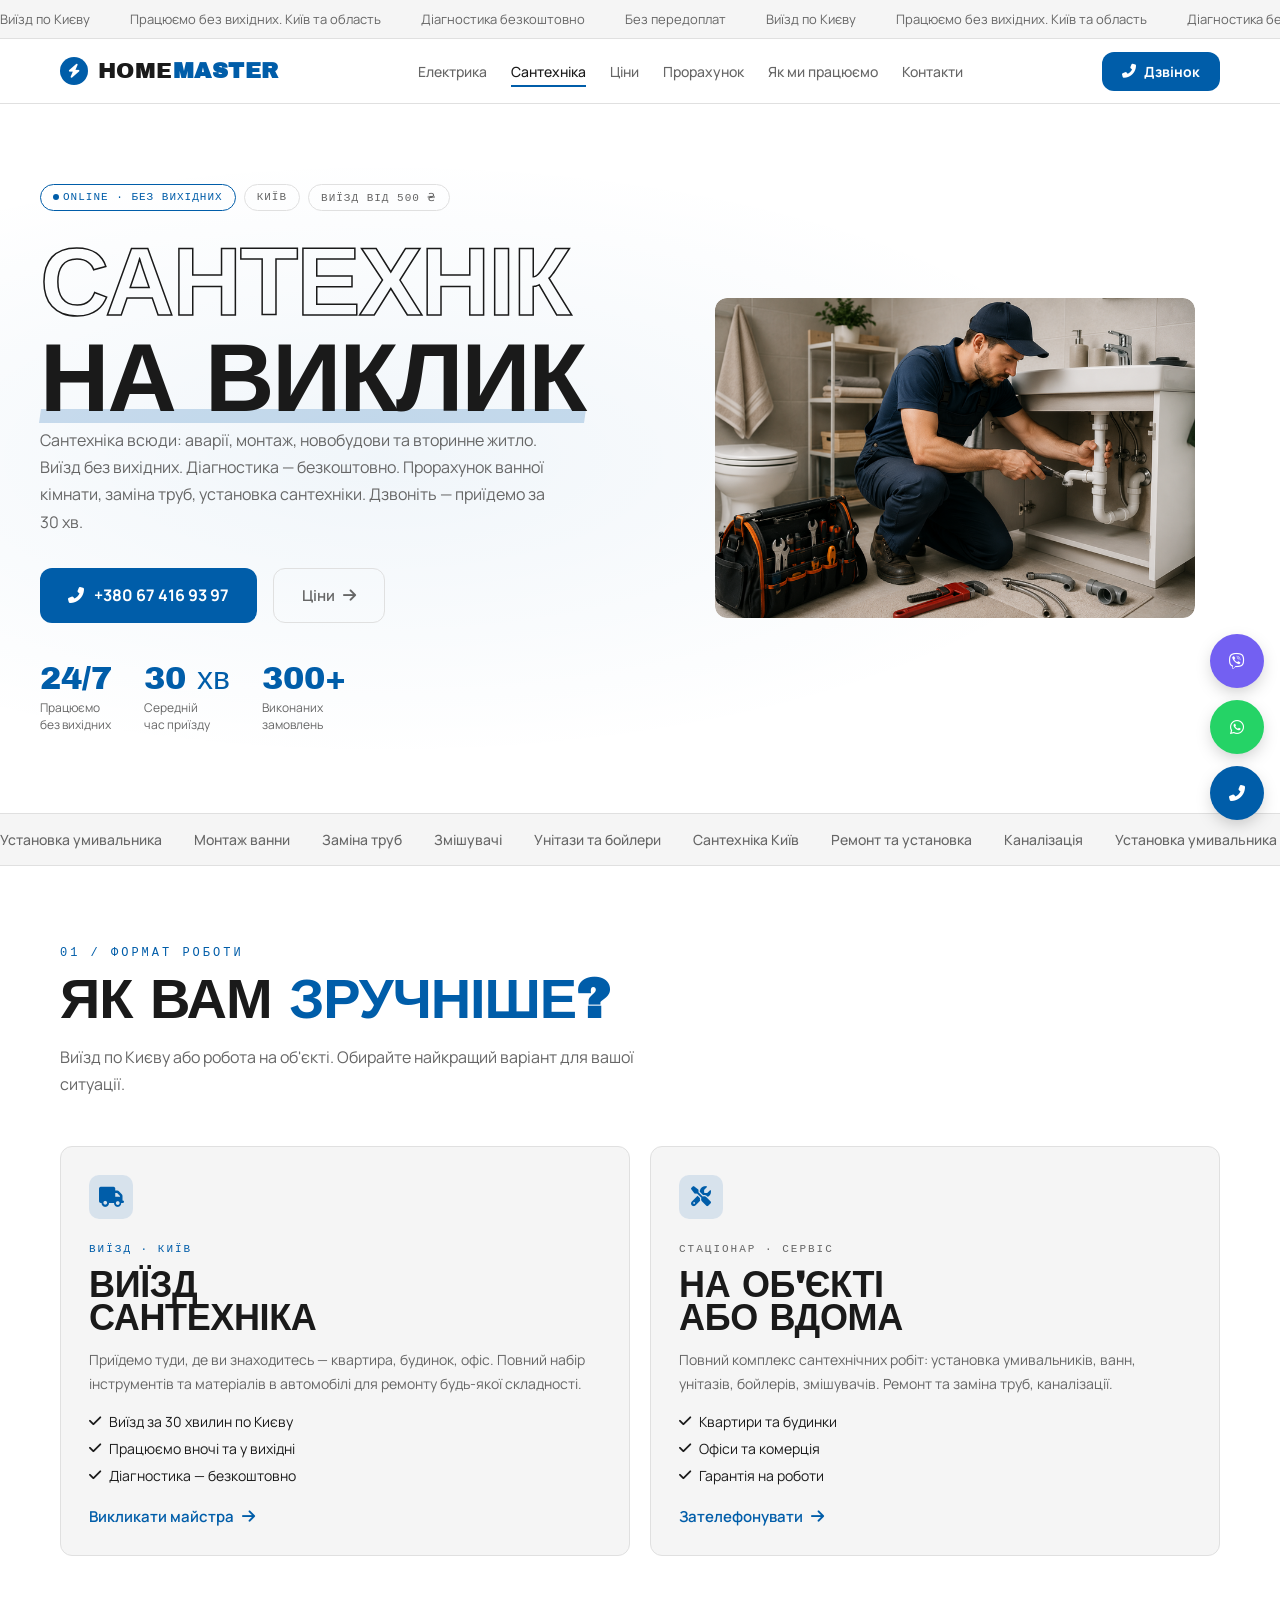
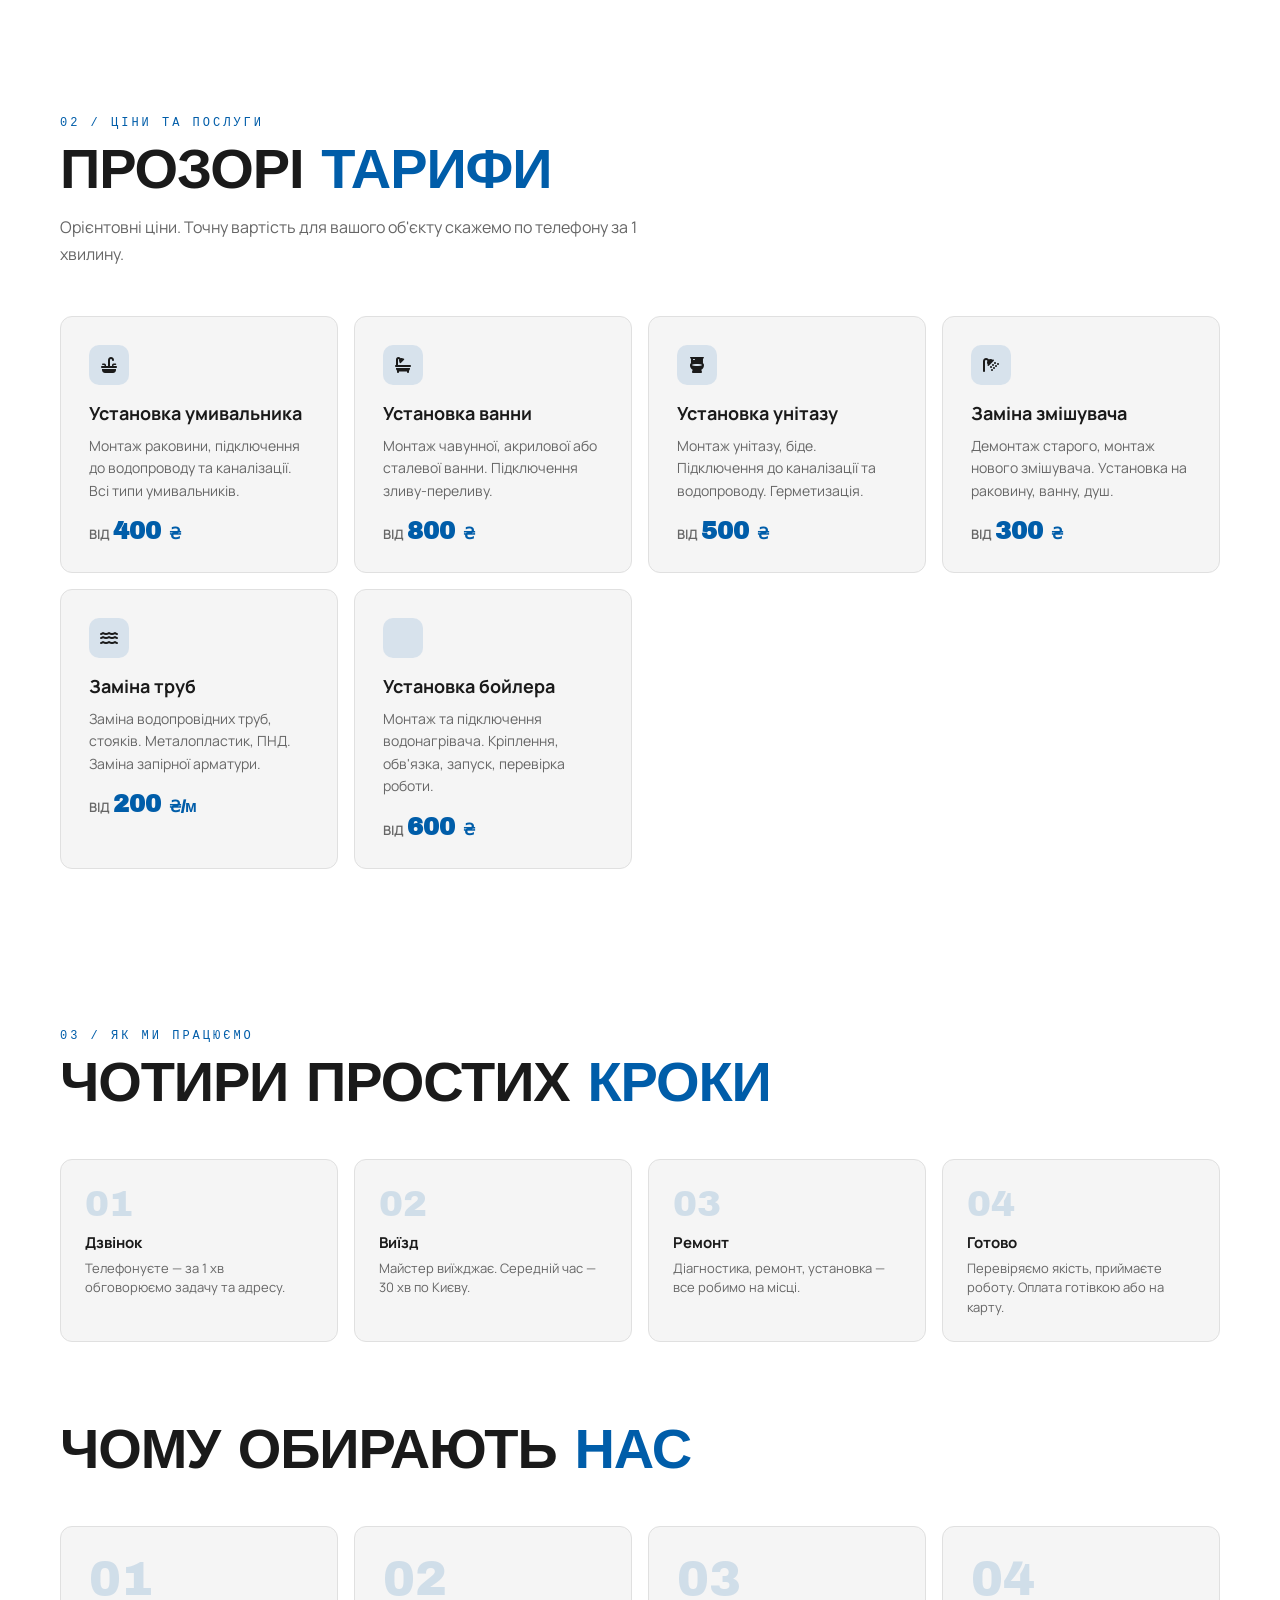
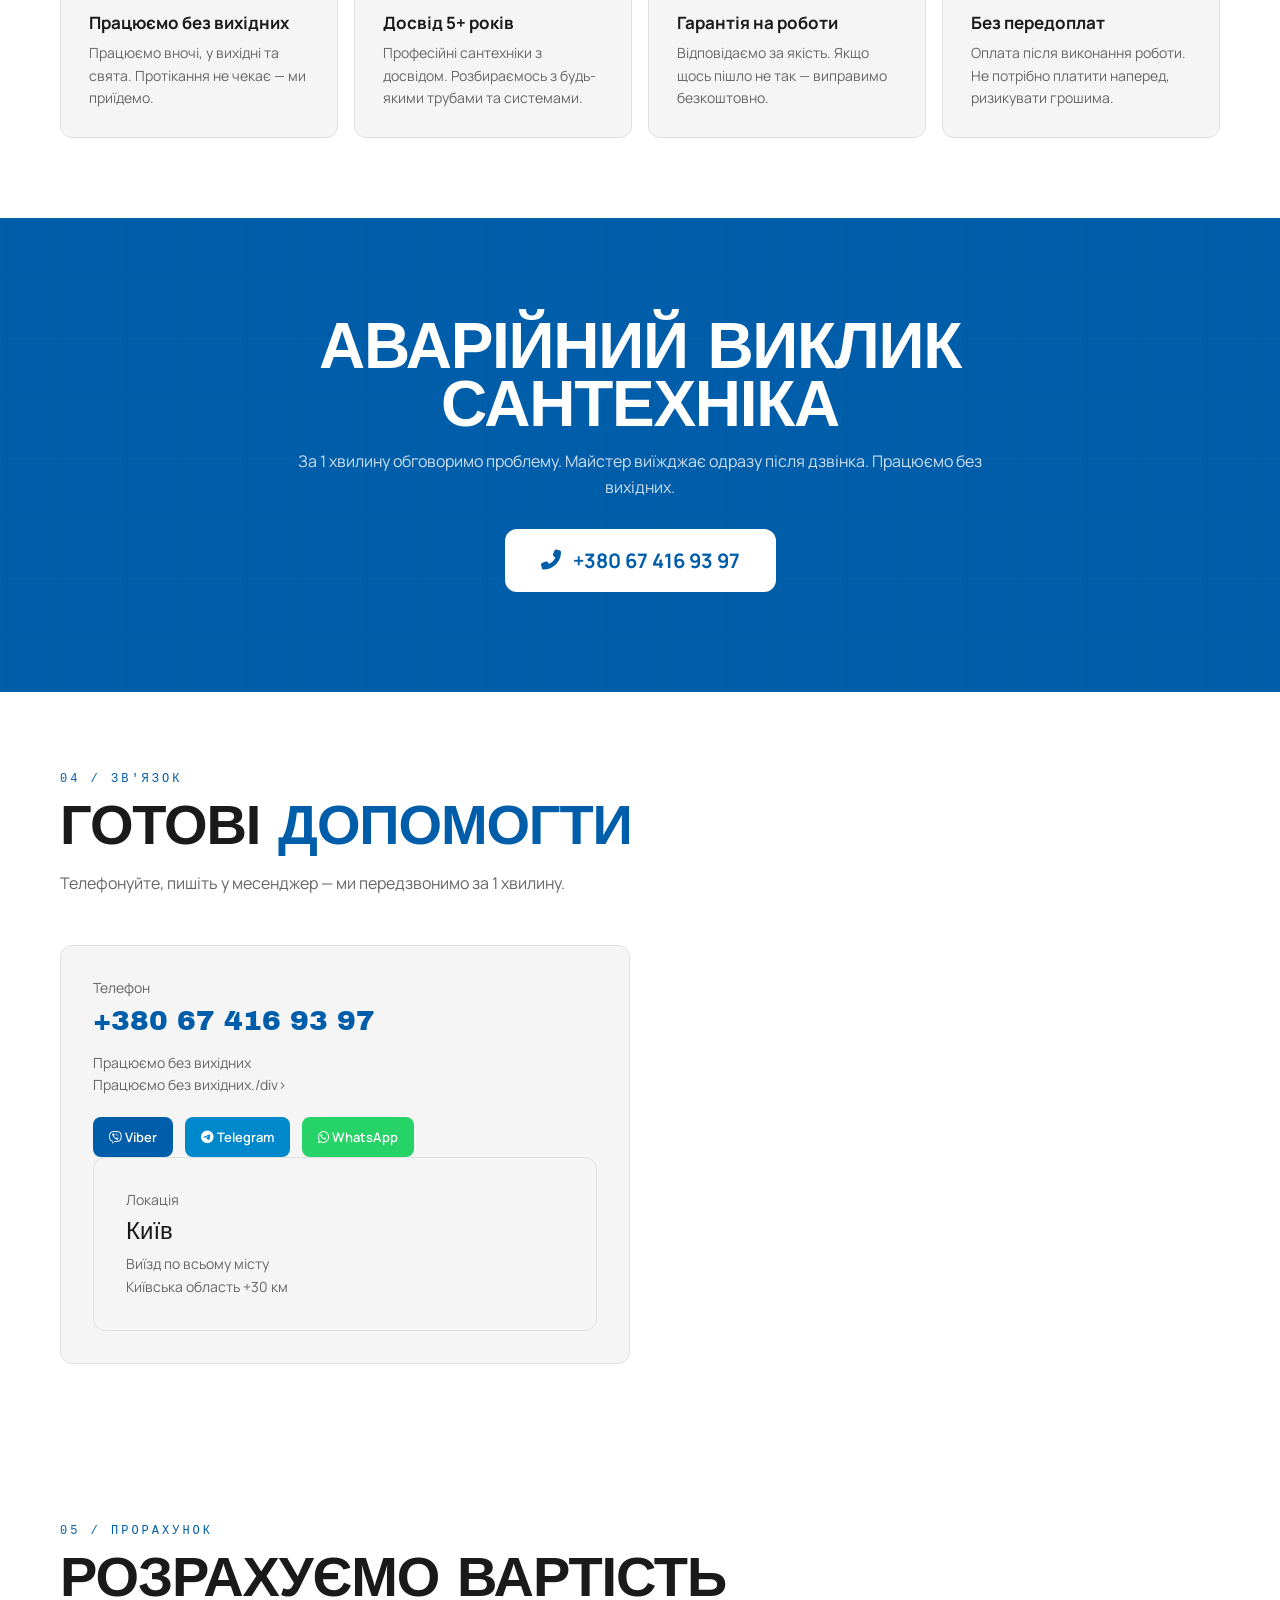
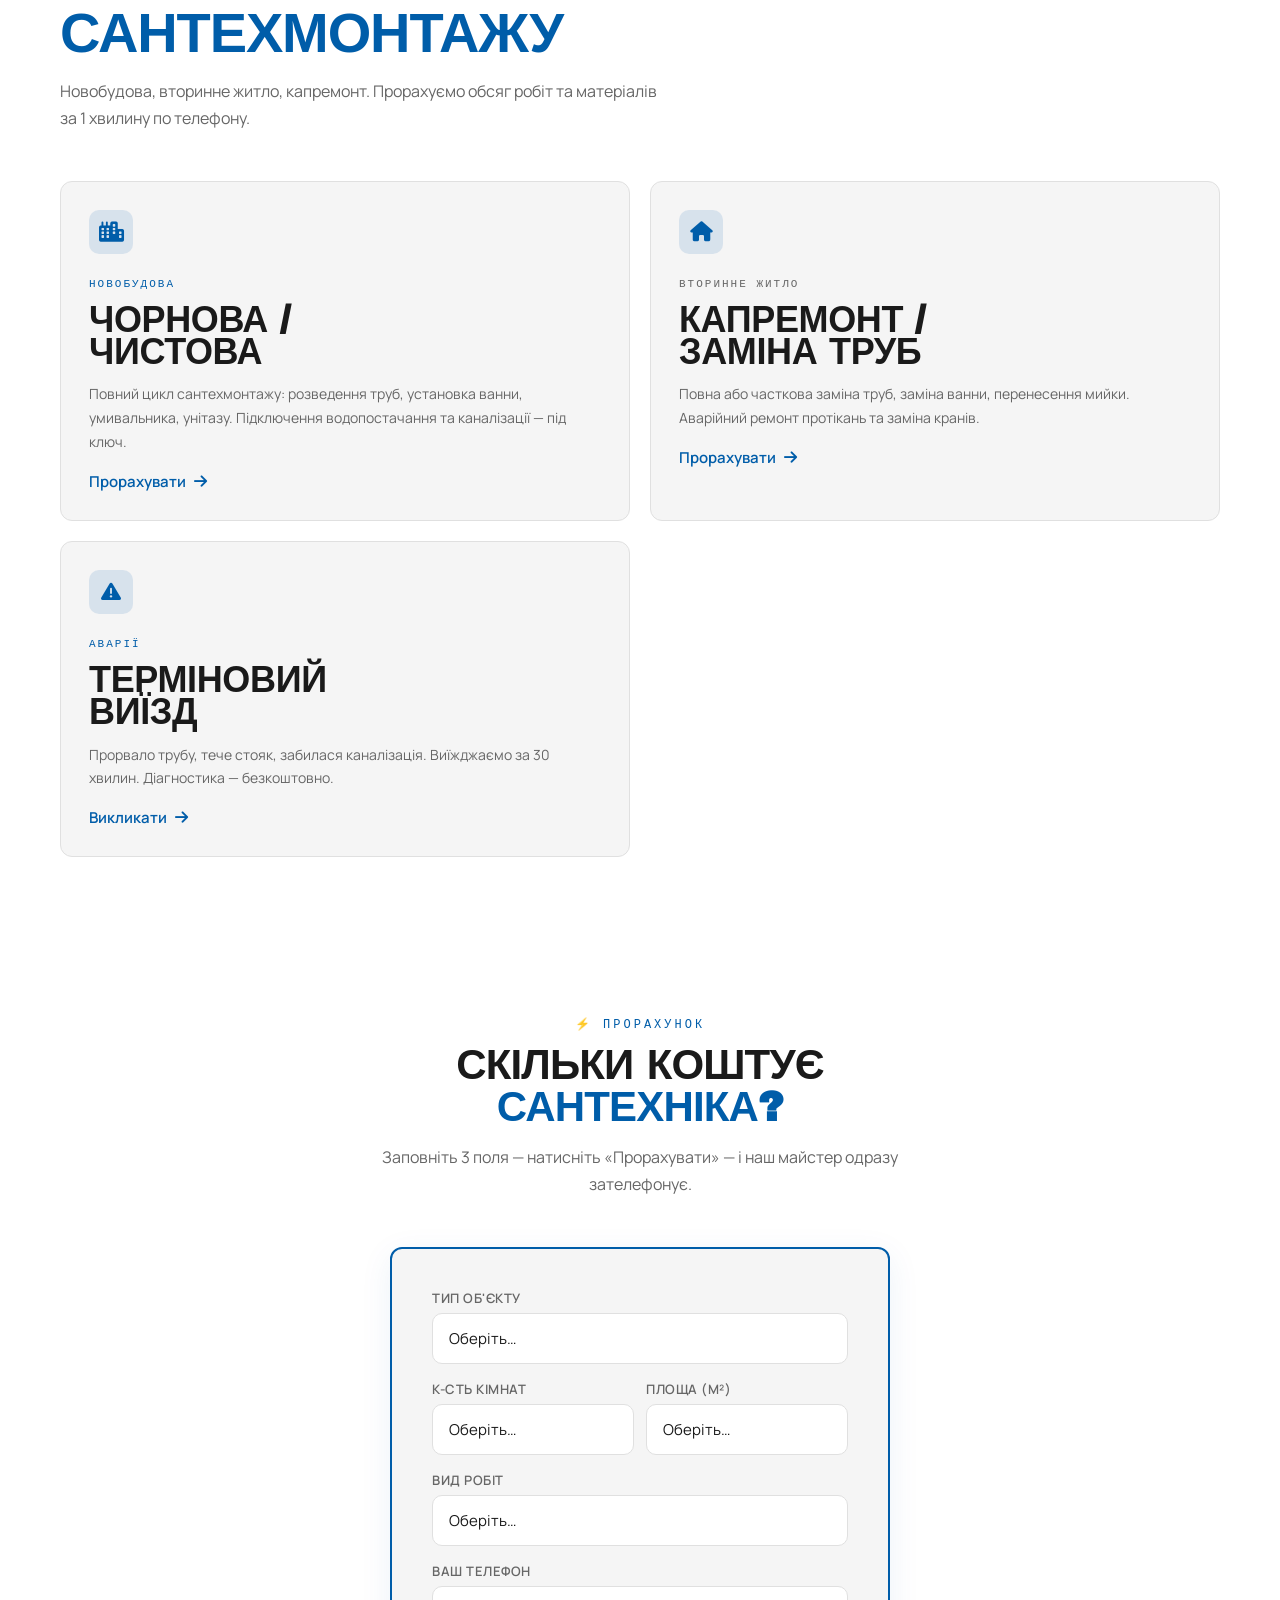
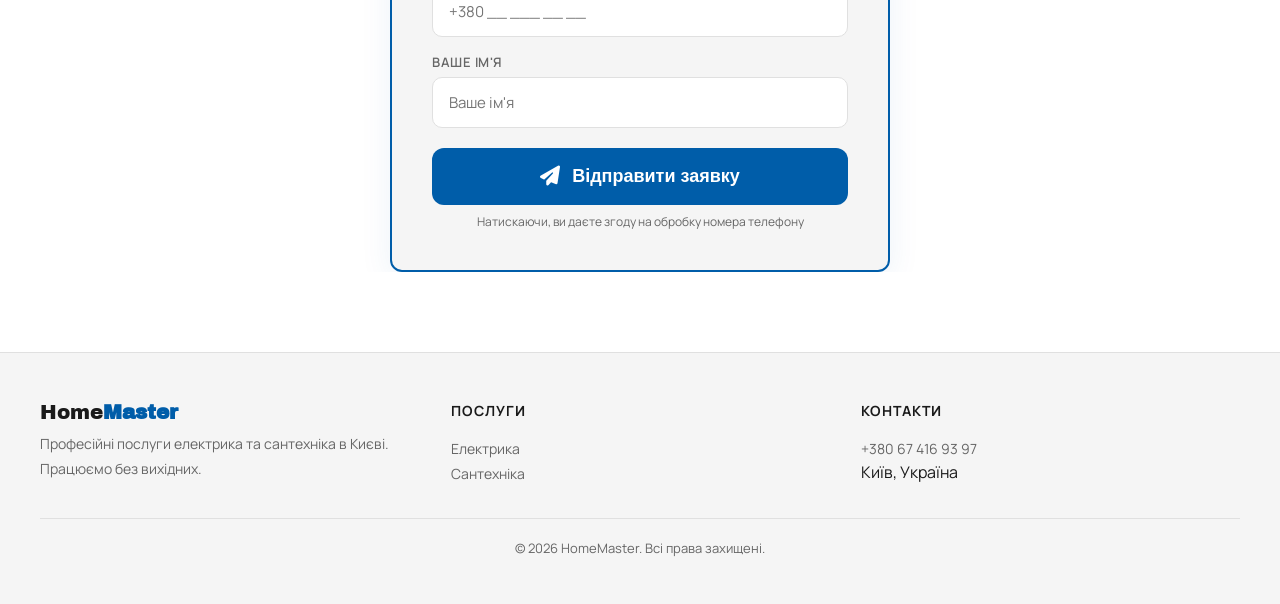
==== santehnika.html @ 06a53e43 "form: email заявки через Web3Forms (потрібен API ключ)" ====
<!DOCTYPE html>
<html lang="uk">
<head>
  <meta charset="UTF-8">
  <meta name="viewport" content="width=device-width, initial-scale=1.0">
  <title>Сантехнік у Києві — HomeMaster | Послуги сантехніка</title>
  <meta name="description" content="Послуги сантехніка в Києві. Ремонт труб, установка умивальника, ванни, змішувача. Виклик сантехніка — без вихідних. +380674169397">
  <link rel="icon" type="image/svg+xml" href="data:image/svg+xml,<svg xmlns='http://www.w3.org/2000/svg' viewBox='0 0 100 100'><text y='.9em' font-size='90'>🔧</text></svg>">
  <link rel="preconnect" href="https://fonts.googleapis.com">
  <link rel="preconnect" href="https://fonts.gstatic.com" crossorigin>
  <link href="https://fonts.googleapis.com/css2?family=Archivo+Black&family=Manrope:wght@300;400;500;600;700;800&display=swap" rel="stylesheet">
  <link rel="stylesheet" href="https://cdnjs.cloudflare.com/ajax/libs/font-awesome/6.5.0/css/all.min.css">
  <link rel="stylesheet" href="global.css">
  <!-- Schema.org -->
  <script type="application/ld+json">
  {"@context":"https://schema.org","@type":"Plumber","name":"HomeMaster — Сантехнік Київ","telephone":"+380674169397","url":"https://alexmoldova.github.io/homester","areaServed":"Київ","openingHours":"Mo-Su 00:00-23:59","priceRange":"₴"}
  </script>
</head>
<body>

<!-- TOP BAR -->
<div class="top-bar">
  <div class="top-bar-track">
    <span>Виїзд по Києву</span>
    <span>Працюємо без вихідних. Київ та область</span>
    <span>Діагностика безкоштовно</span>
    <span>Без передоплат</span>
    <span>Виїзд по Києву</span>
    <span>Працюємо без вихідних. Київ та область</span>
    <span>Діагностика безкоштовно</span>
    <span>Без передоплат</span>
  </div>
</div>

<!-- NAV -->
<nav class="nav">
  <div class="nav-inner">
    <a href="index.html" class="logo">
      <div class="logo-mark"><i class="fas fa-bolt"></i></div>
      <span>Home<b style="color:var(--accent)">Master</b></span>
    </a>
    <ul class="nav-links">
      <li><a href="index.html">Електрика</a></li>
      <li><a href="santehnika.html" class="active">Сантехніка</a></li>
      <li><a href="santehnika.html#prices">Ціни</a></li>
      <li><a href="santehnika.html#estimate">Прорахунок</a></li>
      <li><a href="santehnika.html#process">Як ми працюємо</a></li>
      <li><a href="santehnika.html#contacts">Контакти</a></li>
    </ul>
    <a href="tel:+380674169397" class="nav-cta">
      <i class="fas fa-phone-alt"></i> <span>Дзвінок</span>
    </a>
  </div>
</nav>

<!-- HERO -->
<section class="hero">
  <div class="hero-bg"></div>
  <div class="hero-inner">
    <div>
      <div class="hero-badges">
        <span class="hero-badge on"><span class="hero-badge-dot"></span>ONLINE · без вихідних</span>
        <span class="hero-badge">КИЇВ</span>
        <span class="hero-badge">ВИЇЗД ВІД 500 ₴</span>
      </div>
      <h1>
        <span class="stroke">САНТЕХНІК</span>
        <span class="underline accent">НА ВИКЛИК</span>
      </h1>
      <p class="hero-lead">Сантехніка всюди: аварії, монтаж, новобудови та вторинне житло. Виїзд без вихідних. Діагностика — безкоштовно. Прорахунок ванної кімнати, заміна труб, установка сантехніки. Дзвоніть — приїдемо за 30 хв.</p>
      <div class="hero-ctas">
        <a href="tel:+380674169397" class="btn-accent">
          <i class="fas fa-phone-alt"></i> +380 67 416 93 97
        </a>
        <a href="#prices" class="btn-ghost">
          Ціни <i class="fas fa-arrow-right"></i>
        </a>
      </div>
      <div class="hero-stats">
        <div>
          <div class="hero-stat-num">24/7</div>
          <div class="hero-stat-label">Працюємо<br>без вихідних</div>
        </div>
        <div>
          <div class="hero-stat-num">30 хв</div>
          <div class="hero-stat-label">Середній<br>час приїзду</div>
        </div>
        <div>
          <div class="hero-stat-num">300+</div>
          <div class="hero-stat-label">Виконаних<br>замовлень</div>
        </div>
      </div>
    </div>
    <div class="hero-visual">
      <div class="hero-photo-wrap">
        <img src="images/santehnik-hero.png" alt="Сантехнік у Києві — HomeMaster" class="hero-photo">
      </div>
    </div>
  </div>
</section>

<!-- MARQUEE -->
<div class="marquee">
  <div class="marquee-track">
    <span class="marquee-item">Установка умивальника</span>
    <span class="marquee-item">Монтаж ванни</span>
    <span class="marquee-item">Заміна труб</span>
    <span class="marquee-item">Змішувачі</span>
    <span class="marquee-item">Унітази та бойлери</span>
    <span class="marquee-item">Сантехніка Київ</span>
    <span class="marquee-item">Ремонт та установка</span>
    <span class="marquee-item">Каналізація</span>
    <span class="marquee-item">Установка умивальника</span>
    <span class="marquee-item">Монтаж ванни</span>
    <span class="marquee-item">Заміна труб</span>
    <span class="marquee-item">Змішувачі</span>
    <span class="marquee-item">Унітази та бойлери</span>
    <span class="marquee-item">Сантехніка Київ</span>
    <span class="marquee-item">Ремонт та установка</span>
    <span class="marquee-item">Каналізація</span>
  </div>
</div>

<!-- SERVICES -->
<section class="section" id="formats">
  <div class="container">
    <div class="section-head">
      <div class="section-num">01 / ФОРМАТ РОБОТИ</div>
      <h2 class="section-title">Як вам <span class="accent">зручніше?</span></h2>
      <p class="section-desc">Виїзд по Києву або робота на об'єкті. Обирайте найкращий варіант для вашої ситуації.</p>
    </div>
    <div class="formats">
      <div class="format">
        <div class="format-content">
          <div class="format-icon-wrap"><i class="fas fa-truck" style="font-size:20px;color:var(--accent)"></i></div>
          <div class="format-head"><span class="format-tag">ВИЇЗД · КИЇВ</span></div>
          <div class="format-body">
            <h3>Виїзд<br>сантехніка</h3>
            <p class="format-text">Приїдемо туди, де ви знаходитесь — квартира, будинок, офіс. Повний набір інструментів та матеріалів в автомобілі для ремонту будь-якої складності.</p>
            <ul class="format-features">
              <li><i class="fas fa-check"></i> Виїзд за 30 хвилин по Києву</li>
              <li><i class="fas fa-check"></i> Працюємо вночі та у вихідні</li>
              <li><i class="fas fa-check"></i> Діагностика — безкоштовно</li>
            </ul>
            <a href="tel:+380674169397" class="format-cta">Викликати майстра <i class="fas fa-arrow-right"></i></a>
          </div>
        </div>
      </div>
      <div class="format">
        <div class="format-content">
          <div class="format-icon-wrap"><i class="fas fa-tools" style="font-size:20px;color:var(--accent)"></i></div>
          <div class="format-head"><span class="format-tag alt">СТАЦІОНАР · СЕРВІС</span></div>
          <div class="format-body">
            <h3>На об'єкті<br>або вдома</h3>
            <p class="format-text">Повний комплекс сантехнічних робіт: установка умивальників, ванн, унітазів, бойлерів, змішувачів. Ремонт та заміна труб, каналізації.</p>
            <ul class="format-features">
              <li><i class="fas fa-check"></i> Квартири та будинки</li>
              <li><i class="fas fa-check"></i> Офіси та комерція</li>
              <li><i class="fas fa-check"></i> Гарантія на роботи</li>
            </ul>
            <a href="tel:+380674169397" class="format-cta">Зателефонувати <i class="fas fa-arrow-right"></i></a>
          </div>
        </div>
      </div>
    </div>
  </div>
</section>

<!-- PRICES -->
<section class="section" id="prices">
  <div class="container">
    <div class="section-head">
      <div class="section-num">02 / ЦІНИ ТА ПОСЛУГИ</div>
      <h2 class="section-title">Прозорі <span class="accent">тарифи</span></h2>
      <p class="section-desc">Орієнтовні ціни. Точну вартість для вашого об'єкту скажемо по телефону за 1 хвилину.</p>
    </div>
    <div class="services-grid">
      <div class="service">
        <div class="service-icon"><i class="fas fa-sink"></i></div>
        <h3>Установка умивальника</h3>
        <p>Монтаж раковини, підключення до водопроводу та каналізації. Всі типи умивальників.</p>
        <div class="service-price">ВІД <b>400 <span>₴</span></b></div>
      </div>
      <div class="service">
        <div class="service-icon"><i class="fas fa-bath"></i></div>
        <h3>Установка ванни</h3>
        <p>Монтаж чавунної, акрилової або сталевої ванни. Підключення зливу-переливу.</p>
        <div class="service-price">ВІД <b>800 <span>₴</span></b></div>
      </div>
      <div class="service">
        <div class="service-icon"><i class="fas fa-toilet"></i></div>
        <h3>Установка унітазу</h3>
        <p>Монтаж унітазу, біде. Підключення до каналізації та водопроводу. Герметизація.</p>
        <div class="service-price">ВІД <b>500 <span>₴</span></b></div>
      </div>
      <div class="service">
        <div class="service-icon"><i class="fas fa-shower"></i></div>
        <h3>Заміна змішувача</h3>
        <p>Демонтаж старого, монтаж нового змішувача. Установка на раковину, ванну, душ.</p>
        <div class="service-price">ВІД <b>300 <span>₴</span></b></div>
      </div>
      <div class="service">
        <div class="service-icon"><i class="fas fa-water"></i></div>
        <h3>Заміна труб</h3>
        <p>Заміна водопровідних труб, стояків. Металопластик, ПНД. Заміна запірної арматури.</p>
        <div class="service-price">ВІД <b>200 <span>₴/м</span></b></div>
      </div>
      <div class="service">
        <div class="service-icon"><i class="fas fa-water-heater"></i></div>
        <h3>Установка бойлера</h3>
        <p>Монтаж та підключення водонагрівача. Кріплення, обв'язка, запуск, перевірка роботи.</p>
        <div class="service-price">ВІД <b>600 <span>₴</span></b></div>
      </div>
    </div>
  </div>
</section>

<!-- PROCESS -->
<section class="section" id="process">
  <div class="container">
    <div class="section-head">
      <div class="section-num">03 / ЯК МИ ПРАЦЮЄМО</div>
      <h2 class="section-title">Чотири простих <span class="accent">кроки</span></h2>
    </div>
    <div class="process-grid">
      <div class="process-step">
        <div class="process-num">01</div>
        <h4>Дзвінок</h4>
        <p>Телефонуєте — за 1 хв обговорюємо задачу та адресу.</p>
      </div>
      <div class="process-step">
        <div class="process-num">02</div>
        <h4>Виїзд</h4>
        <p>Майстер виїжджає. Середній час — 30 хв по Києву.</p>
      </div>
      <div class="process-step">
        <div class="process-num">03</div>
        <h4>Ремонт</h4>
        <p>Діагностика, ремонт, установка — все робимо на місці.</p>
      </div>
      <div class="process-step">
        <div class="process-num">04</div>
        <h4>Готово</h4>
        <p>Перевіряємо якість, приймаєте роботу. Оплата готівкою або на карту.</p>
      </div>
    </div>
  </div>
</section>

<!-- ADVANTAGES -->
<section class="section" style="padding-top:0">
  <div class="container">
    <div class="section-head">
      <h2 class="section-title">Чому обирають <span class="accent">нас</span></h2>
    </div>
    <div class="advantage-grid">
      <div class="advantage">
        <div class="advantage-num">01</div>
        <h4>Працюємо без вихідних</h4>
        <p>Працюємо вночі, у вихідні та свята. Протікання не чекає — ми приїдемо.</p>
      </div>
      <div class="advantage">
        <div class="advantage-num">02</div>
        <h4>Досвід 5+ років</h4>
        <p>Професійні сантехніки з досвідом. Розбираємось з будь-якими трубами та системами.</p>
      </div>
      <div class="advantage">
        <div class="advantage-num">03</div>
        <h4>Гарантія на роботи</h4>
        <p>Відповідаємо за якість. Якщо щось пішло не так — виправимо безкоштовно.</p>
      </div>
      <div class="advantage">
        <div class="advantage-num">04</div>
        <h4>Без передоплат</h4>
        <p>Оплата після виконання роботи. Не потрібно платити наперед, ризикувати грошима.</p>
      </div>
    </div>
  </div>
</section>

<!-- CTA BAND -->
<div class="cta-band">
  <div class="cta-band-inner">
    <h2>Аварійний виклик<br>сантехніка</h2>
    <p>За 1 хвилину обговоримо проблему. Майстер виїжджає одразу після дзвінка. Працюємо без вихідних.</p>
    <a href="tel:+380674169397" class="cta-phone">
      <i class="fas fa-phone-alt"></i> +380 67 416 93 97
    </a>
  </div>
</div>

<!-- CONTACTS -->
<section class="section" id="contacts">
  <div class="container">
    <div class="section-head">
      <div class="section-num">04 / ЗВ'ЯЗОК</div>
      <h2 class="section-title">Готові <span class="accent">допомогти</span></h2>
      <p class="section-desc">Телефонуйте, пишіть у месенджер — ми передзвонимо за 1 хвилину.</p>
    </div>
    <div style="display:grid;grid-template-columns:1fr 1fr;gap:20px">
      <div style="background:var(--bg2);padding:32px;border-radius:var(--radius);border:1px solid var(--line)">
        <div style="font-size:14px;color:var(--text2);margin-bottom:8px">Телефон</div>
        <a href="tel:+380674169397" style="font-family:var(--font-d);font-size:28px;color:var(--accent)">+380 67 416 93 97</a>
        <div style="font-size:14px;color:var(--text2);margin-top:16px;line-height:1.6">
          <div>Працюємо без вихідних</div>
          <div>Працюємо без вихідних./div>
        </div>
        <div style="margin-top:20px;display:flex;gap:12px">
          <a href="viber://chat?number=380674169397" style="padding:10px 16px;background:var(--accent);color:#fff;border-radius:8px;font-size:13px;font-weight:600"><i class="fab fa-viber"></i> Viber</a>
          <a href="https://t.me/+380674169397" style="padding:10px 16px;background:#0088cc;color:#fff;border-radius:8px;font-size:13px;font-weight:600"><i class="fab fa-telegram-plane"></i> Telegram</a>
          <a href="https://wa.me/380674169397" style="padding:10px 16px;background:#25d366;color:#fff;border-radius:8px;font-size:13px;font-weight:600"><i class="fab fa-whatsapp"></i> WhatsApp</a>
        </div>
      </div>
      <div style="background:var(--bg2);padding:32px;border-radius:var(--radius);border:1px solid var(--line)">
        <div style="font-size:14px;color:var(--text2);margin-bottom:8px">Локація</div>
        <div style="font-family:var(--font-d);font-size:24px;color:var(--text);margin-bottom:8px">Київ</div>
        <div style="font-size:14px;color:var(--text2);line-height:1.6">
          <div>Виїзд по всьому місту</div>
          <div>Київська область +30 км</div>
        </div>
      </div>
    </div>
  </div>
</section>

<!-- SECTION: ПРОРАХУНОК ВАННОЇ КІМНАТИ -->
<section class="section" id="estimate">
  <div class="container">
    <div class="section-head">
      <div class="section-num">05 / ПРОРАХУНОК</div>
      <h2 class="section-title">Розрахуємо вартість<br><span class="accent">сантехмонтажу</span></h2>
      <p class="section-desc">Новобудова, вторинне житло, капремонт. Прорахуємо обсяг робіт та матеріалів за 1 хвилину по телефону.</p>
    </div>
    <div class="formats">
      <div class="format">
        <div class="format-content">
          <div class="format-icon-wrap"><i class="fas fa-city" style="font-size:20px;color:var(--accent)"></i></div>
          <div class="format-head"><span class="format-tag">НОВОБУДОВА</span></div>
          <div class="format-body">
            <h3>Чорнова /<br>чистова</h3>
            <p class="format-text">Повний цикл сантехмонтажу: розведення труб, установка ванни, умивальника, унітазу. Підключення водопостачання та каналізації — під ключ.</p>
            <a href="tel:+380674169397" class="format-cta">Прорахувати <i class="fas fa-arrow-right"></i></a>
          </div>
        </div>
      </div>
      <div class="format">
        <div class="format-content">
          <div class="format-icon-wrap"><i class="fas fa-home" style="font-size:20px;color:var(--accent)"></i></div>
          <div class="format-head"><span class="format-tag alt">ВТОРИННЕ ЖИТЛО</span></div>
          <div class="format-body">
            <h3>Капремонт /<br>заміна труб</h3>
            <p class="format-text">Повна або часткова заміна труб, заміна ванни, перенесення мийки. Аварійний ремонт протікань та заміна кранів.</p>
            <a href="tel:+380674169397" class="format-cta">Прорахувати <i class="fas fa-arrow-right"></i></a>
          </div>
        </div>
      </div>
      <div class="format">
        <div class="format-content">
          <div class="format-icon-wrap"><i class="fas fa-exclamation-triangle" style="font-size:20px;color:var(--accent)"></i></div>
          <div class="format-head"><span class="format-tag">АВАРІЇ</span></div>
          <div class="format-body">
            <h3>Терміновий<br>виїзд</h3>
            <p class="format-text">Прорвало трубу, тече стояк, забилася каналізація. Виїжджаємо за 30 хвилин. Діагностика — безкоштовно.</p>
            <a href="tel:+380674169397" class="format-cta">Викликати <i class="fas fa-arrow-right"></i></a>
          </div>
        </div>
      </div>
    </div>
  </div>
</section>

<!-- SECTION: КАЛЬКУЛЯТОР ПРОРАХУНКУ (сантехніка) -->
<section class="section">
  <div class="container">
    <div class="section-head" style="text-align:center">
      <div class="section-num">⚡ ПРОРАХУНОК</div>
      <h2 class="section-title" style="font-size:clamp(28px,4vw,42px)">Скільки коштує<br><span class="accent">сантехніка?</span></h2>
      <p class="section-desc" style="margin:0 auto">Заповніть 3 поля — натисніть «Прорахувати» — і наш майстер одразу зателефонує.</p>
    </div>
    <div class="calc-section">
<form id="calc-form" class="calc-form" action="https://api.web3forms.com/submit" method="POST">
      <input type="hidden" name="access_key" value="YOUR_WEB3FORMS_KEY">
      <input type="hidden" name="subject" value="Нова заявка з HomeMaster — Сантехніка">
      <input type="hidden" name="redirect" value="false">
      <input type="hidden" name="from_name" value="HomeMaster">
      <input type="hidden" name="service" value="сантехніка">

      <div class="calc-field">
        <label>Тип об'єкту</label>
        <select name="object_type" required>
          <option value="">Оберіть…</option>
          <option value="Квартира">Квартира</option>
          <option value="Приватний будинок">Приватний будинок</option>
          <option value="Офіс / комерція">Офіс / комерція</option>
          <option value="Новобудова (чорнова)">Новобудова (чорнова)</option>
        </select>
      </div>
      <div class="calc-row">
        <div class="calc-field">
          <label>К-сть кімнат</label>
          <select name="rooms" required>
            <option value="">Оберіть…</option>
            <option value="1-кімнатна">1-кімнатна</option>
            <option value="2-кімнатна">2-кімнатна</option>
            <option value="3-кімнатна">3-кімнатна</option>
            <option value="4+ кімнат">4+ кімнат</option>
          </select>
        </div>
        <div class="calc-field">
          <label>Площа (м²)</label>
          <select name="area" required>
            <option value="">Оберіть…</option>
            <option value="до 50">до 50 м²</option>
            <option value="50-80">50–80 м²</option>
            <option value="80-120">80–120 м²</option>
            <option value="120+">120+ м²</option>
          </select>
        </div>
      </div>
      <div class="calc-field">
        <label>Вид робіт</label>
        <select name="work_type" required>
          <option value="">Оберіть…</option>
          <option value="Повний сантехмонтаж">Повний сантехмонтаж під ключ</option>
          <option value="Часткова заміна труб">Часткова заміна труб</option>
          <option value="Аварійний ремонт">Аварійний ремонт (протікання)</option>
          <option value="Установка ванни + унітазу">Установка ванни + унітазу</option>
        </select>
      </div>
      <div class="calc-field">
        <label>Ваш телефон</label>
        <input type="tel" name="phone" placeholder="+380 __ ___ __ __" required>
      </div>
      <div class="calc-field">
        <label>Ваше ім'я</label>
        <input type="text" name="name" placeholder="Ваше ім'я" required>
      </div>
      <div class="calc-result" id="calc-result" style="display:none">
        <div class="price">✅ Заявку відправлено!</div>
        <div class="note">Майстер зателефонує вам за 1 хвилину.</div>
      </div>
      <button type="submit" class="calc-submit">
        <i class="fas fa-paper-plane"></i> Відправити заявку
      </button>
      <div style="text-align:center;margin-top:8px;font-size:12px;color:var(--text2)">Натискаючи, ви даєте згоду на обробку номера телефону</div>
    </form>

    <script>
    document.getElementById('calc-form').addEventListener('submit', async function(e) {
      e.preventDefault();
      const form = e.target;
      const btn = form.querySelector('.calc-submit');
      btn.innerHTML = '<i class="fas fa-spinner fa-spin"></i> Відправляємо…';
      btn.disabled = true;
      
      const formData = new FormData(form);
      try {
        const resp = await fetch(form.action, { method: 'POST', body: formData });
        const data = await resp.json();
        if (data.success) {
          document.getElementById('calc-result').style.display = 'block';
          form.querySelector('.calc-submit').style.display = 'none';
          // Автодзвінок (опціонально)
          setTimeout(() => { window.location.href = 'tel:+380674169397'; }, 1500);
        } else {
          alert('Помилка. Зателефонуйте нам: +380 67 416 93 97');
          btn.innerHTML = '<i class="fas fa-paper-plane"></i> Відправити заявку';
          btn.disabled = false;
        }
      } catch(err) {
        alert('Помилка. Зателефонуйте нам: +380 67 416 93 97');
        btn.innerHTML = '<i class="fas fa-paper-plane"></i> Відправити заявку';
        btn.disabled = false;
      }
    });
    </script>
  </div>
  </div>
</section>

<!-- FOOTER -->
<footer class="footer">
  <div class="footer-inner">
    <div>
      <div class="footer-brand">Home<b class="accent">Master</b></div>
      <p style="margin-top:8px">Професійні послуги електрика та сантехніка в Києві. Працюємо без вихідних.</p>
    </div>
    <div>
      <h4>Послуги</h4>
      <a href="index.html">Електрика</a><br>
      <a href="santehnika.html">Сантехніка</a>
    </div>
    <div>
      <h4>Контакти</h4>
      <a href="tel:+380674169397">+380 67 416 93 97</a><br>
      <span>Київ, Україна</span>
    </div>
  </div>
  <div class="footer-bottom">
    &copy; 2026 HomeMaster. Всі права захищені.
  </div>
</footer>

<!-- FLOATING CONTACTS -->
<div class="float-contacts">
  <a href="viber://chat?number=380674169397" class="float-btn float-btn-viber" aria-label="Написати у Viber">
    <span class="float-btn-tooltip">Написати у Viber</span>
    <i class="fab fa-viber"></i>
  </a>
  <a href="https://wa.me/380674169397" class="float-btn float-btn-whatsapp" aria-label="Написати у WhatsApp" target="_blank" rel="noopener">
    <span class="float-btn-tooltip">Написати у WhatsApp</span>
    <i class="fab fa-whatsapp"></i>
  </a>
  <a href="tel:+380674169397" class="float-btn float-btn-call" aria-label="Зателефонувати">
    <span class="float-btn-tooltip">Зателефонувати</span>
    <i class="fas fa-phone-alt"></i>
  </a>
</div>

<!-- MOBILE BOTTOM CALL BAR -->
<div class="mobile-call-bar">
  <a href="tel:+380674169397">
    <div class="bar-icon"><i class="fas fa-phone-alt"></i></div>
    <div class="bar-text">
      <span class="bar-label">Аварійний виклик</span>
      <span class="bar-phone">+380 67 416 93 97</span>
    </div>
  </a>
</div>

</body>
</html>
---- global.css ----
/* ── RESET & ROOT ───────────────────────────────────────────────── */
:root {
  --bg: #ffffff;
  --bg2: #f5f5f5;
  --bg3: #f0f0f0;
  --text: #1a1a1a;
  --text2: #666666;
  --accent: #005DA9;
  --accent-dark: #00488a;
  --accent-light: #e6f0f9;
  --black: #ffffff;
  --line: #e0e0e0;
  --red: var(--accent);
  --font-d: 'Archivo Black', sans-serif;
  --font: 'Manrope', sans-serif;
  --font-mono: 'JetBrains Mono', monospace;
  --radius: 12px;
}
*,*::before,*::after{box-sizing:border-box;margin:0;padding:0}
body{overflow-x:hidden;max-width:100%}
.container,section,.hero,.format,.services{width:100%;max-width:100%;overflow-x:hidden}
html{scroll-behavior:smooth}
body{font-family:var(--font);background:var(--bg);color:var(--text);-webkit-font-smoothing:antialiased;overflow-x:hidden}
img{max-width:100%;height:auto;display:block}
a{color:inherit;text-decoration:none}
ul{list-style:none}

/* ── FONTS ──────────────────────────────────────────────────────── */
@import url('https://fonts.googleapis.com/css2?family=Archivo+Black&family=Manrope:wght@300;400;500;600;700;800&display=swap');

/* ── UTILITY ────────────────────────────────────────────────────── */
.container{max-width:1200px;margin:0 auto;padding:0 20px}
.section{padding:80px 20px}
.section-num{font-family:var(--font-mono);font-size:12px;color:var(--accent);letter-spacing:3px;margin-bottom:12px;text-transform:uppercase}
.section-title{font-family:var(--font-d);font-size:clamp(32px,5vw,56px);line-height:1;text-transform:uppercase;letter-spacing:-.02em;margin-bottom:16px}
.section-title .accent{color:var(--accent)}
.section-desc{font-size:16px;color:var(--text2);line-height:1.7;max-width:600px}
.section-head{margin-bottom:48px}

/* ── TOP BAR ───────────────────────────────────────────────────── */
.top-bar{background:var(--bg2);border-bottom:1px solid var(--line);overflow:hidden;padding:10px 0}
.top-bar-track{display:flex;gap:40px;animation:scroll 30s linear infinite;white-space:nowrap;font-size:13px;color:var(--text2)}
.top-bar-track span{flex-shrink:0}
@keyframes scroll{0%{transform:translateX(0)}100%{transform:translateX(-50%)}}

/* ── NAV ────────────────────────────────────────────────────────── */
.nav{border-bottom:1px solid var(--line);background:var(--bg);position:sticky;top:0;z-index:100}
.nav-inner{max-width:1200px;margin:0 auto;padding:0 20px;display:flex;align-items:center;height:64px;gap:32px}
.logo{display:flex;align-items:center;gap:10px;font-family:var(--font-d);font-size:22px;text-transform:uppercase;letter-spacing:.02em;flex-shrink:0}
.logo-mark{width:28px;height:28px;background:var(--accent);border-radius:50%;display:flex;align-items:center;justify-content:center;font-size:14px;color:var(--black);font-weight:800}
.nav-links{display:flex;gap:24px;margin:0 auto}
.nav-links a{font-size:14px;font-weight:500;color:var(--text2);transition:color .2s;position:relative;padding:4px 0}
.nav-links a:hover,.nav-links a.active{color:var(--text)}
.nav-links a.active::after{content:'';position:absolute;bottom:-2px;left:0;right:0;height:2px;background:var(--accent)}
.nav-cta{display:flex;align-items:center;gap:8px;background:var(--accent);color:var(--black);padding:10px 20px;border-radius:var(--radius);font-weight:700;font-size:14px;transition:all .2s;flex-shrink:0}
.nav-cta:hover{background:var(--accent-dark);transform:translateY(-1px);box-shadow:0 8px 24px rgba(0,93,169,.20)}
.nav-cta svg{width:16px;height:16px}

/* ── HERO ───────────────────────────────────────────────────────── */
.hero-photo-wrap{max-width:480px;margin:0 auto;overflow:visible}
.hero-photo{width:100%;height:auto;display:block;border-radius:var(--radius);object-fit:contain}
.hero{position:relative;padding:80px 20px;overflow:hidden}
.hero-bg{position:absolute;inset:0;background:radial-gradient(ellipse at 30% 50%,rgba(0,93,169,.06) 0%,transparent 60%)}
.hero-inner{max-width:1200px;margin:0 auto;display:grid;grid-template-columns:1fr 1fr;gap:60px;align-items:center;position:relative;z-index:2}
.hero-badges{display:flex;gap:8px;flex-wrap:wrap;margin-bottom:24px}
.hero-badge{font-family:var(--font-mono);font-size:11px;padding:6px 12px;border:1px solid var(--line);border-radius:20px;color:var(--text2);text-transform:uppercase;letter-spacing:1px}
.hero-badge.on{border-color:var(--accent);color:var(--accent)}
.hero-badge-dot{display:inline-block;width:6px;height:6px;background:var(--accent);border-radius:50%;margin-right:4px;vertical-align:middle;animation:pulse 2s infinite}
@keyframes pulse{0%,100%{opacity:1}50%{opacity:.4}}
.hero h1{font-family:var(--font-d);font-size:clamp(2.5rem,10vw,6rem);line-height:1;letter-spacing:-0.02em;padding-left:0;margin-left:0;width:100%}
.hero h1 .stroke{-webkit-text-stroke:1.5px var(--text);-webkit-text-fill-color:transparent}
.hero h1 .underline.accent{position:relative;display:inline-block}
.hero h1 .underline.accent::after{content:'';position:absolute;left:0;right:0;bottom:4px;height:14px;background:rgba(0,93,169,.20);z-index:-1;transform:skew(-8deg)}
.hero-lead{font-size:16px;color:var(--text2);line-height:1.7;margin-bottom:32px;max-width:520px}
.hero-ctas{display:flex;gap:16px;flex-wrap:wrap;margin-bottom:40px}
.btn-accent{display:inline-flex;align-items:center;gap:10px;background:var(--accent);color:var(--black);padding:16px 28px;border-radius:var(--radius);font-weight:700;font-size:16px;transition:all .2s}
.btn-accent:hover{background:var(--accent-dark);transform:translateY(-2px);box-shadow:0 12px 32px rgba(0,93,169,.20)}
.btn-accent svg{width:18px;height:18px}
.btn-ghost{display:inline-flex;align-items:center;gap:8px;padding:16px 28px;border:1px solid var(--line);border-radius:var(--radius);font-weight:600;font-size:15px;color:var(--text2);transition:all .2s}
.btn-ghost:hover{border-color:var(--text);color:var(--text)}
.btn-ghost svg{width:16px;height:16px}
.hero-stats{display:flex;gap:32px}
.hero-stat-num{font-family:var(--font-d);font-size:32px;color:var(--accent);line-height:1}
.hero-stat-label{font-size:12px;color:var(--text2);margin-top:4px}
.hero-visual{position:relative}
.hero-photo-wrap{position:relative;border-radius:var(--radius);overflow:hidden}


/* ── MARQUEE ────────────────────────────────────────────────────── */
.marquee{border-top:1px solid var(--line);border-bottom:1px solid var(--line);overflow:hidden;padding:16px 0;background:var(--bg2)}
.marquee-track{display:flex;gap:32px;animation:scroll 25s linear infinite;white-space:nowrap}
.marquee-item{font-size:14px;font-weight:500;color:var(--text2);flex-shrink:0}

/* ── SERVICES (ТАРИФЫ) ──────────────────────────────────────────── */
.services-grid{display:grid;grid-template-columns:repeat(auto-fill,minmax(240px,1fr));gap:16px}
.service{background:var(--bg2);padding:28px;border-radius:var(--radius);border:1px solid var(--line);transition:all .3s}
.service:hover{border-color:var(--accent);transform:translateY(-2px);box-shadow:0 8px 24px rgba(0,93,169,.08)}
.service-icon{width:40px;height:40px;background:rgba(0,93,169,.12);border-radius:10px;display:flex;align-items:center;justify-content:center;margin-bottom:16px}
.service-icon svg{width:20px;height:20px;color:var(--accent)}
.service h3{font-size:18px;font-weight:700;margin-bottom:10px}
.service p{font-size:14px;color:var(--text2);line-height:1.6;margin-bottom:16px}
.service-price{font-size:13px;font-weight:600;color:var(--text2)}
.service-price b{font-family:var(--font-d);font-size:24px;color:var(--accent)}
.service-price span{font-size:16px}

/* ── FORMATS (2 колонки услуг) ─────────────────────────────────── */
.formats{display:grid;grid-template-columns:1fr 1fr;gap:20px}
.format{background:var(--bg2);border-radius:var(--radius);border:1px solid var(--line);overflow:hidden;transition:all .3s}
.format:hover{border-color:var(--accent)}
.format-content{padding:28px}
.format-icon-wrap{width:44px;height:44px;background:rgba(0,93,169,.12);border-radius:10px;display:flex;align-items:center;justify-content:center;margin-bottom:16px}
.format-icon-wrap svg{width:22px;height:22px;color:var(--accent)}
.format-head{margin-bottom:12px}
.format-tag{font-family:var(--font-mono);font-size:11px;color:var(--accent);text-transform:uppercase;letter-spacing:2px}
.format-tag.alt{color:var(--text2)}
.format-body h3{font-family:var(--font-d);font-size:clamp(24px,3vw,36px);line-height:.9;text-transform:uppercase;letter-spacing:-.01em;margin-bottom:14px}
.format-text{font-size:14px;color:var(--text2);line-height:1.7;margin-bottom:16px}
.format-features{display:flex;flex-direction:column;gap:8px;margin-bottom:20px}
.format-features li{display:flex;align-items:center;gap:8px;font-size:14px;color:var(--text)}
.format-features li svg{width:16px;height:16px;color:var(--accent);flex-shrink:0}
.format-cta{display:inline-flex;align-items:center;gap:8px;color:var(--accent);font-weight:600;font-size:15px;transition:gap .2s}
.format-cta:hover{gap:12px}
.format-cta svg{width:16px;height:16px}

/* ── ADVANTAGES ───────────────────────────────────────────────── */
.advantage-grid{display:grid;grid-template-columns:repeat(auto-fill,minmax(260px,1fr));gap:16px}
.advantage{background:var(--bg2);padding:28px;border-radius:var(--radius);border:1px solid var(--line);transition:all .3s}
.advantage:hover{border-color:var(--accent)}
.advantage-num{font-family:var(--font-d);font-size:48px;color:rgba(0,93,169,.15);line-height:1;margin-bottom:8px}
.advantage h4{font-size:17px;font-weight:700;margin-bottom:8px}
.advantage p{font-size:14px;color:var(--text2);line-height:1.6}

/* ── CTA BAND ──────────────────────────────────────────────────── */
.cta-band{position:relative;padding:100px 20px;background:var(--accent);overflow:hidden}
.cta-band::before{content:'';position:absolute;inset:0;background-image:linear-gradient(rgba(255,255,255,.15) 1px,transparent 1px),linear-gradient(90deg,rgba(255,255,255,.15) 1px,transparent 1px);background-size:60px 60px;opacity:.15}
.cta-band-inner{position:relative;z-index:2;max-width:700px;margin:0 auto;text-align:center}
.cta-band h2{font-family:var(--font-d);font-size:clamp(36px,5vw,64px);line-height:.9;text-transform:uppercase;letter-spacing:-.02em;margin-bottom:16px;color:#ffffff}
.cta-band p{font-size:16px;color:rgba(255,255,255,.8);line-height:1.6;margin-bottom:28px}
.cta-phone{display:inline-flex;align-items:center;gap:12px;padding:18px 36px;background:#ffffff;color:var(--accent);font-weight:700;font-size:20px;border-radius:var(--radius);transition:all .2s}
.cta-phone:hover{transform:translateY(-2px);box-shadow:0 16px 40px rgba(0,0,0,.15)}
.cta-phone svg{width:20px;height:20px}

/* ── FOOTER ────────────────────────────────────────────────────── */
.footer{background:var(--bg2);border-top:1px solid var(--line);padding:48px 20px}
.footer-inner{max-width:1200px;margin:0 auto;display:grid;grid-template-columns:1fr 1fr 1fr;gap:32px}
.footer h4{font-size:14px;font-weight:700;text-transform:uppercase;letter-spacing:1px;margin-bottom:16px;color:var(--text)}
.footer p,.footer a{font-size:14px;color:var(--text2);line-height:1.8}
.footer a:hover{color:var(--accent)}
.footer-brand{font-family:var(--font-d);font-size:20px;color:var(--text)}
.footer-brand .accent{color:var(--accent)}
.footer-bottom{max-width:1200px;margin:32px auto 0;padding-top:20px;border-top:1px solid var(--line);text-align:center;font-size:13px;color:var(--text2)}

/* ── PROCESS ───────────────────────────────────────────────────── */
.process-grid{display:grid;grid-template-columns:repeat(4,1fr);gap:16px}
.process-step{background:var(--bg2);padding:24px;border-radius:var(--radius);border:1px solid var(--line);position:relative}
.process-num{font-family:var(--font-d);font-size:36px;color:rgba(0,93,169,.15);margin-bottom:8px}
.process-step h4{font-size:15px;font-weight:700;margin-bottom:6px}
.process-step p{font-size:13px;color:var(--text2);line-height:1.5}

/* ── EXTRA HELP ────────────────────────────────────────────────── */
.extra-grid{display:grid;grid-template-columns:repeat(auto-fill,minmax(280px,1fr));gap:16px}
.extra{background:var(--bg2);padding:24px;border-radius:var(--radius);border:1px solid var(--line);display:flex;flex-direction:column;transition:all .3s}
.extra:hover{border-color:var(--accent)}
.extra-icon{width:36px;height:36px;background:rgba(0,93,169,.12);border-radius:8px;display:flex;align-items:center;justify-content:center;margin-bottom:12px}
.extra-icon svg{width:18px;height:18px;color:var(--accent)}
.extra-body h3{font-size:16px;font-weight:700;margin-bottom:6px}
.extra-body p{font-size:13px;color:var(--text2);line-height:1.5;margin-bottom:12px}
.extra-price{font-size:12px;color:var(--text2);margin-top:auto}
.extra-price b{font-family:var(--font-d);font-size:20px;color:var(--accent)}

/* ── FLOATING CONTACTS (як на evakuator-odesa.site) ──────────── */
.float-contacts{position:fixed!important;right:16px!important;bottom:80px!important;left:auto!important;z-index:9999!important;display:flex;flex-direction:column;gap:12px}
.float-btn{width:54px;height:54px;border-radius:50%;display:grid;place-items:center;color:#fff;text-decoration:none;box-shadow:0 6px 18px -4px rgba(0,0,0,.25);transition:transform .2s,box-shadow .2s;position:relative}
.float-btn:hover{transform:translateY(-3px) scale(1.05);box-shadow:0 10px 24px -6px rgba(0,0,0,.35)}
.float-btn svg{width:24px;height:24px}
.float-btn-call{background:var(--accent);color:var(--black)}
.float-btn-viber{background:#7360f2}
.float-btn-whatsapp{background:#25d366}
.float-btn-tooltip{position:absolute;right:calc(100% + 10px);white-space:nowrap;background:#1a1a1a;color:#fff;font-size:11px;padding:5px 10px;border-radius:6px;opacity:0;pointer-events:none;transition:opacity .2s;font-weight:500}
.float-btn:hover .float-btn-tooltip{opacity:1}
@media(max-width:600px){
  .float-contacts{bottom:80px!important;right:10px!important;gap:8px}
  .float-btn{width:44px;height:44px}
  .float-btn svg{width:20px;height:20px}
  .float-btn-tooltip{display:none}
}

/* ── RESPONSIVE ────────────────────────────────────────────────── */
@media(max-width:768px){
  .formats,.services-grid,.advantage-grid,.hero-inner{display:flex!important;flex-direction:column!important}
  .hero-inner{display:flex!important;flex-direction:column!important}
}
@media(max-width:900px){
  .hero-inner{display:flex!important;flex-direction:column!important;gap:40px}
  .hero-stats{gap:20px}
  .formats{display:flex!important;flex-direction:column!important}
  .process-grid{grid-template-columns:1fr 1fr}
  .footer-inner{grid-template-columns:1fr;gap:24px}
  .nav-links{display:none}
  .hero-photo-wrap{max-width:100%}
  .hero{padding-left:20px;padding-right:20px}
}
@media(max-width:600px){
  .section{padding:48px 16px}
  .hero{padding:48px 16px;overflow-x:visible}
  .process-grid{display:flex!important;flex-direction:column!important}
  .services-grid{display:flex!important;flex-direction:column!important}
  .extra-grid{display:flex!important;flex-direction:column!important}
  .cta-band{padding:60px 16px}
  .cta-phone{font-size:16px;padding:14px 24px}
  .hero-photo-wrap{max-width:100%}
  .hero h1{font-size:clamp(64px,17vw,96px);line-height:.85}
}

/* ── MOBILE BOTTOM BAR (плаваюча кнопка з номером знизу) ──── */
.mobile-call-bar{position:fixed;bottom:0;left:0;right:0;z-index:9999;background:var(--accent);padding:12px 16px;display:flex;align-items:center;justify-content:center;gap:12px;box-shadow:0 -4px 20px rgba(0,0,0,.15);animation:slideUp .3s ease}
.mobile-call-bar a{color:#fff;text-decoration:none;font-weight:700;font-size:18px;display:flex;align-items:center;gap:10px}
.mobile-call-bar .bar-icon{width:42px;height:42px;background:rgba(255,255,255,.2);border-radius:50%;display:flex;align-items:center;justify-content:center;font-size:20px;animation:pulse 2s infinite}
.mobile-call-bar .bar-text{display:flex;flex-direction:column}
.mobile-call-bar .bar-label{font-size:11px;opacity:.8;text-transform:uppercase;letter-spacing:1px}
.mobile-call-bar .bar-phone{font-family:var(--font-d);font-size:18px}
@keyframes slideUp{from{transform:translateY(100%)}to{transform:translateY(0)}}
@media(min-width:769px){.mobile-call-bar{display:none}}

/* ── КАЛЬКУЛЯТОР ПРОРАХУНКУ ────────────────────────────────── */
.calc-section{background:var(--bg2);border-radius:var(--radius);padding:40px;max-width:500px;margin:0 auto;border:2px solid var(--accent);box-shadow:0 8px 32px rgba(0,93,169,.08)}
.calc-title{font-family:var(--font-d);font-size:22px;text-align:center;margin-bottom:24px}
.calc-field{margin-bottom:16px}
.calc-field label{display:block;font-size:13px;font-weight:600;color:var(--text2);margin-bottom:6px;text-transform:uppercase;letter-spacing:.5px}
.calc-field select,.calc-field input{width:100%;padding:14px 16px;border:1px solid var(--line);border-radius:10px;font-size:15px;font-family:var(--font);background:var(--bg);color:var(--text);appearance:none}
.calc-field select:focus,.calc-field input:focus{outline:none;border-color:var(--accent);box-shadow:0 0 0 3px rgba(0,93,169,.1)}
.calc-row{display:grid;grid-template-columns:1fr 1fr;gap:12px}
.calc-result{text-align:center;margin-top:24px}
.calc-result .price{font-family:var(--font-d);font-size:36px;color:var(--accent)}
.calc-result .note{font-size:13px;color:var(--text2);margin-top:4px}
.calc-submit{display:flex;align-items:center;justify-content:center;gap:12px;width:100%;background:var(--accent);color:#fff;padding:18px;border-radius:12px;font-weight:700;font-size:18px;margin-top:20px;border:none;cursor:pointer;transition:all .2s}
.calc-submit:hover{background:var(--accent-dark);transform:translateY(-2px);box-shadow:0 8px 24px rgba(0,93,169,.25)}
.calc-submit i{font-size:20px}
.calc-submit:disabled{opacity:.7;cursor:not-allowed;transform:none!important}
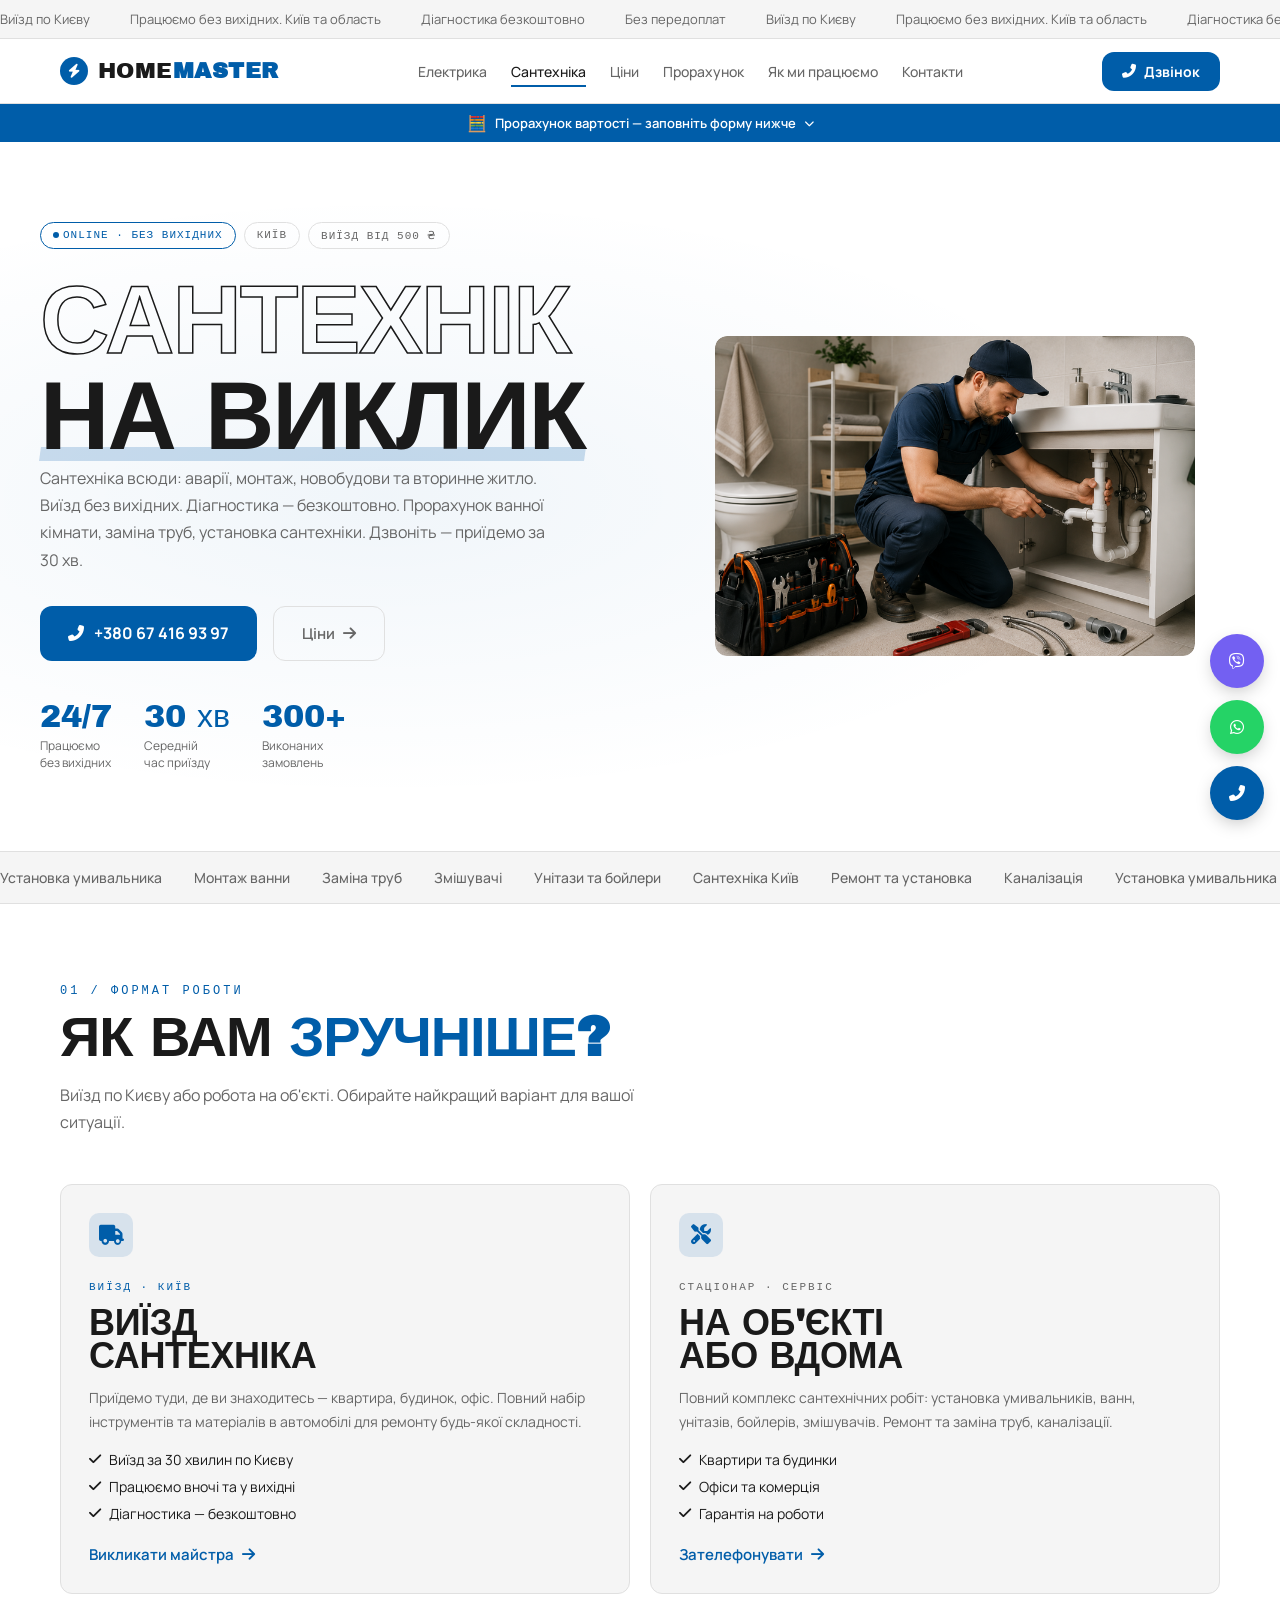
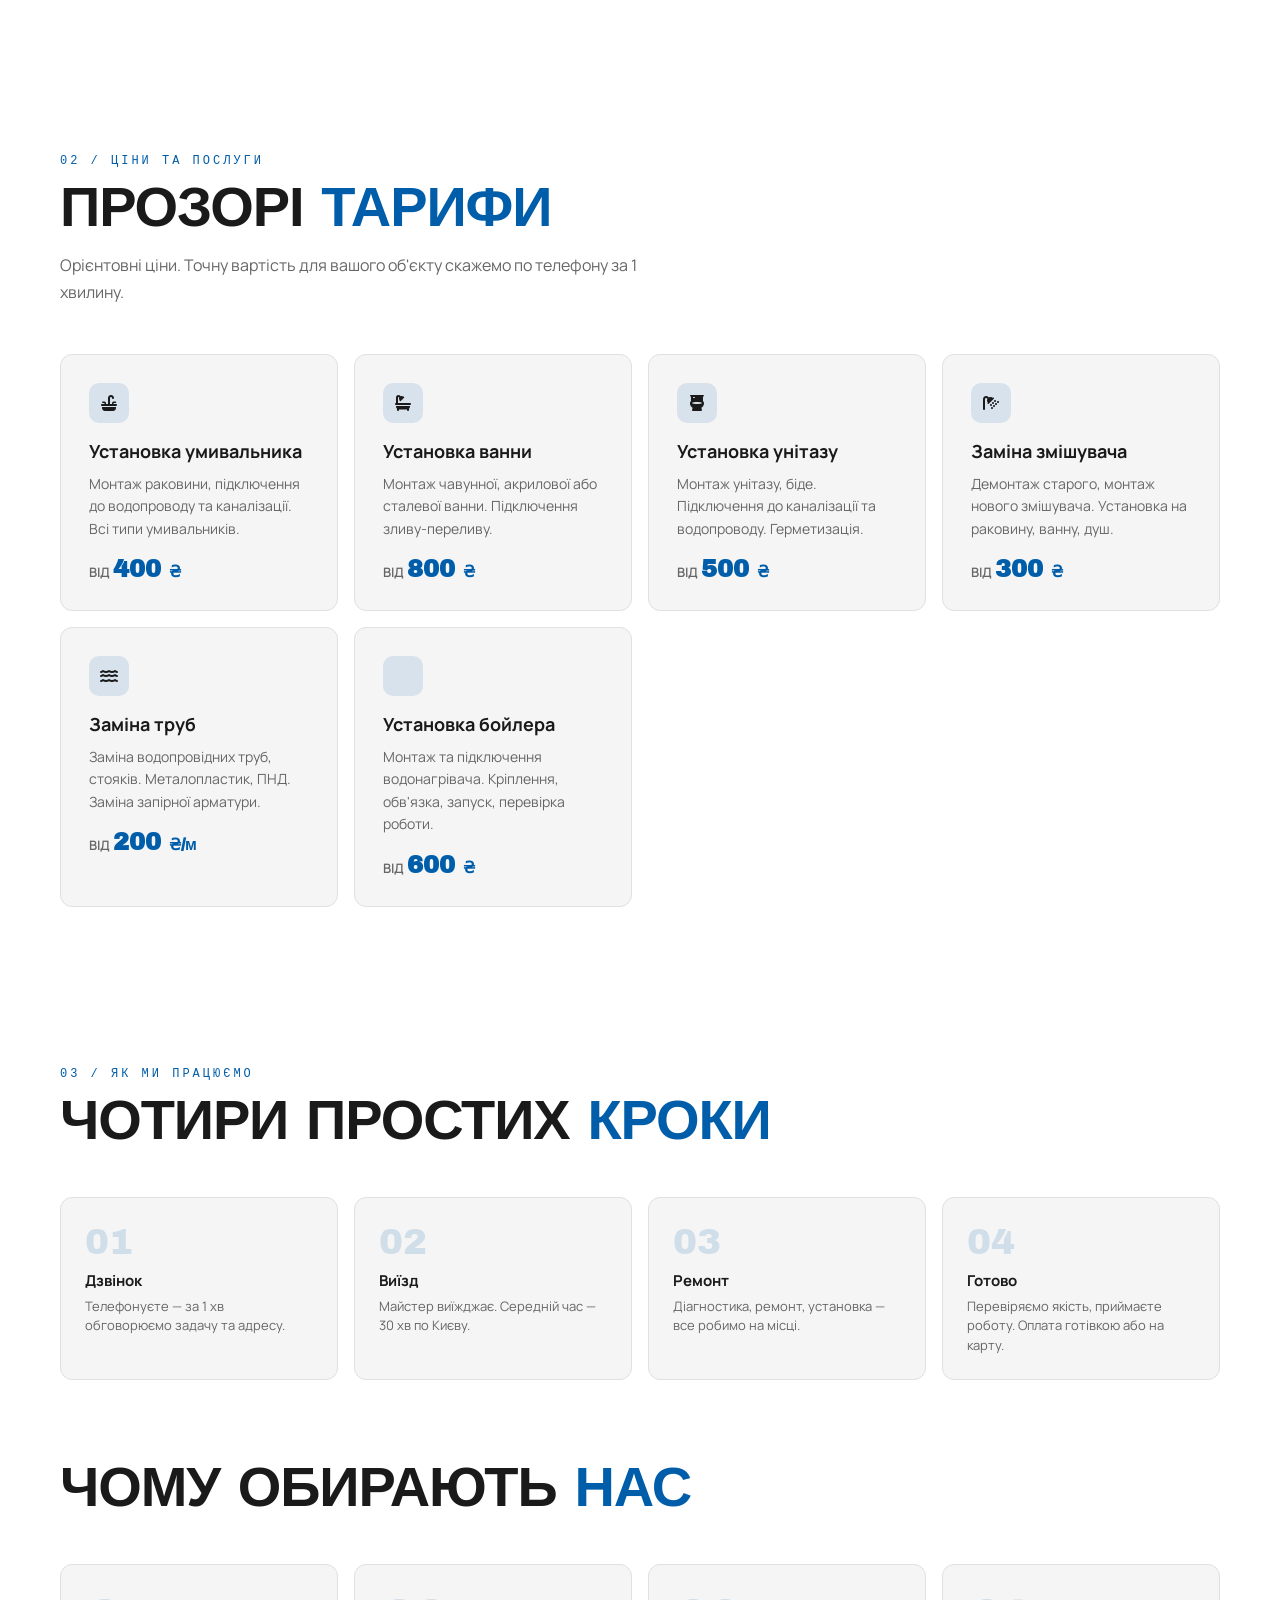
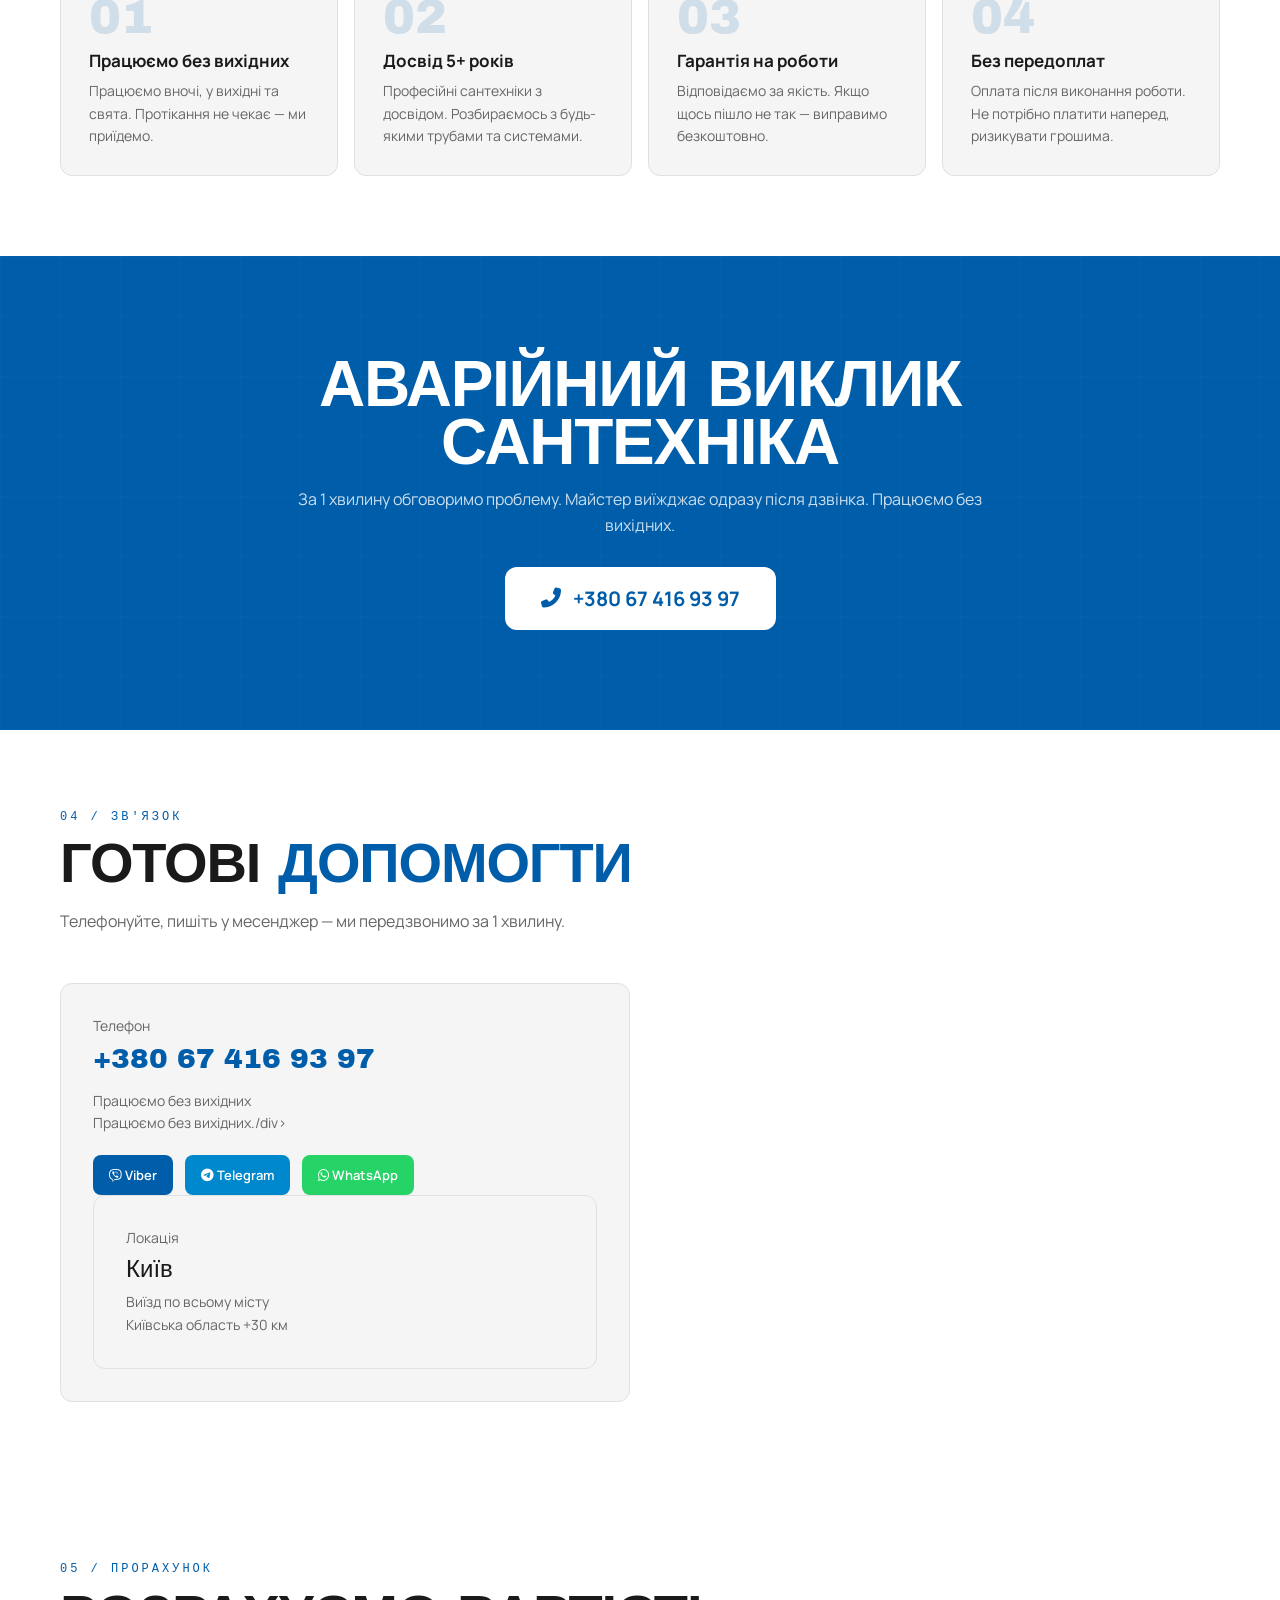
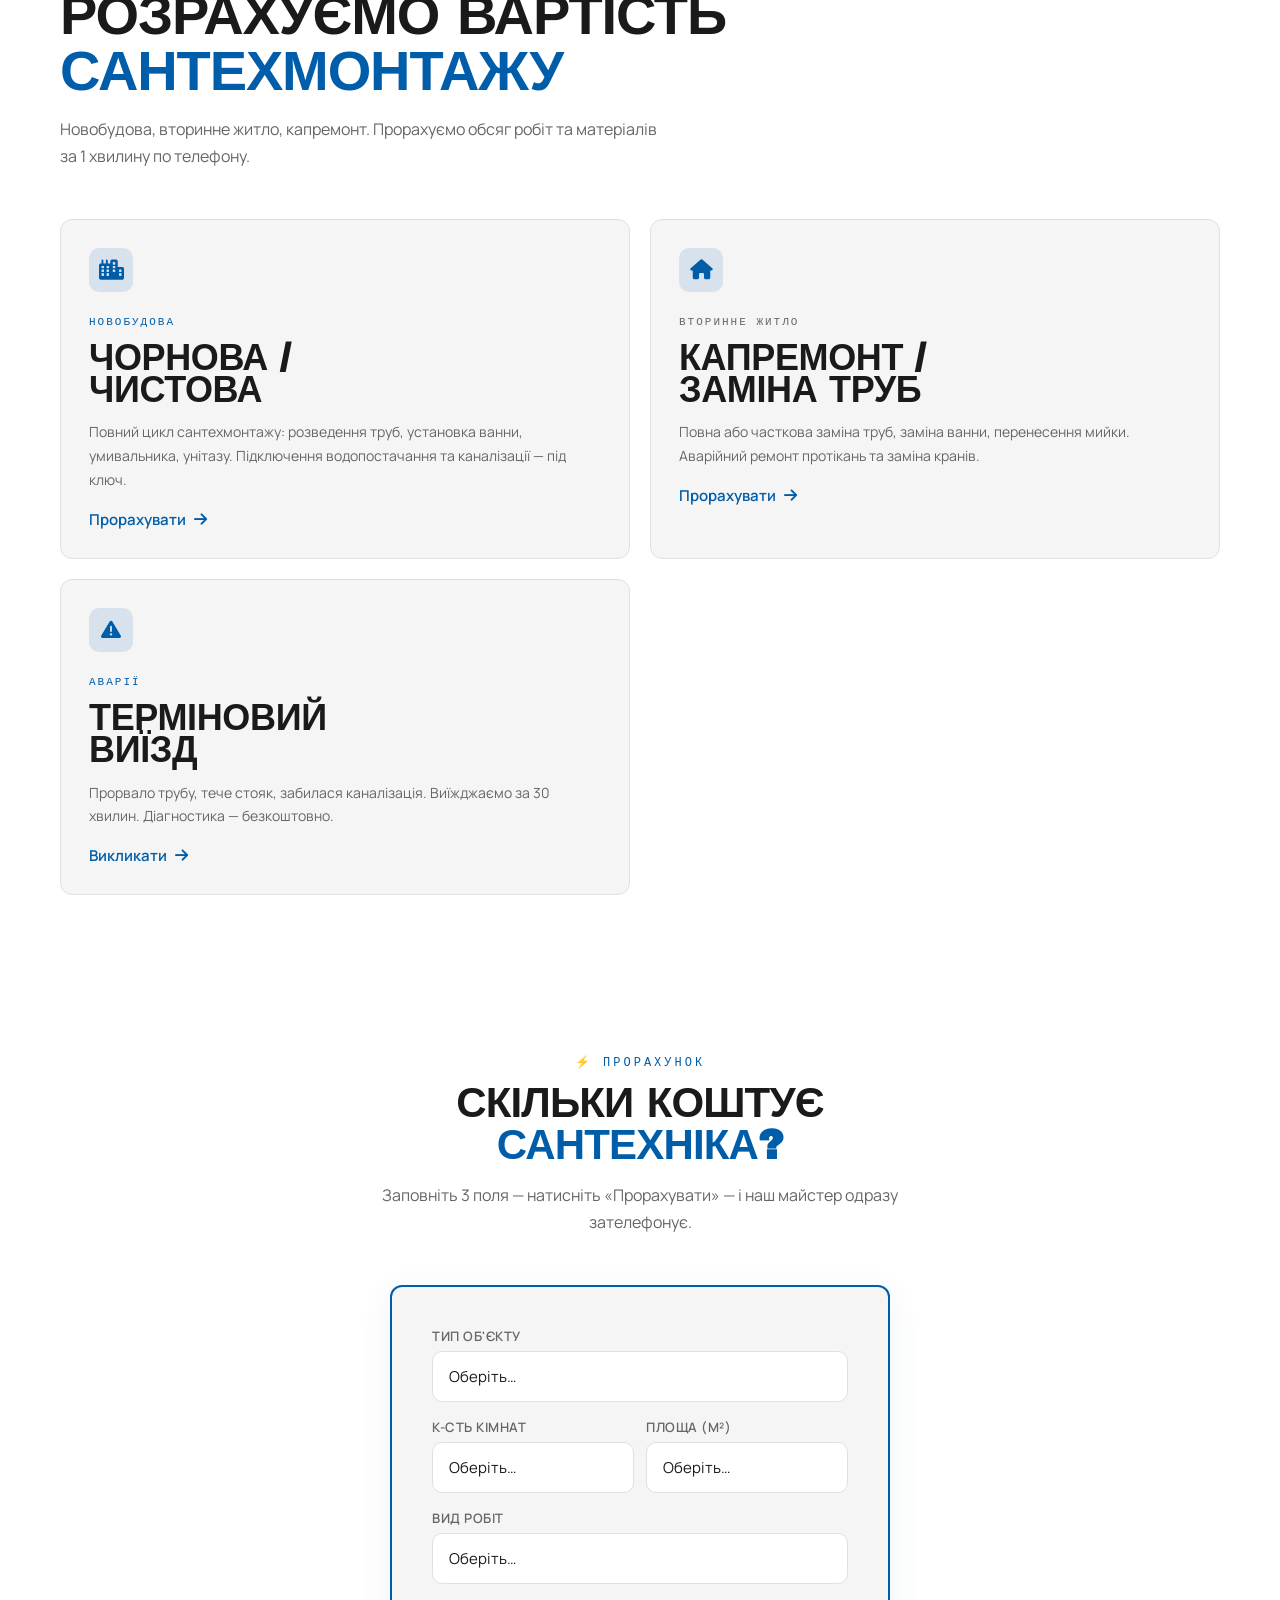
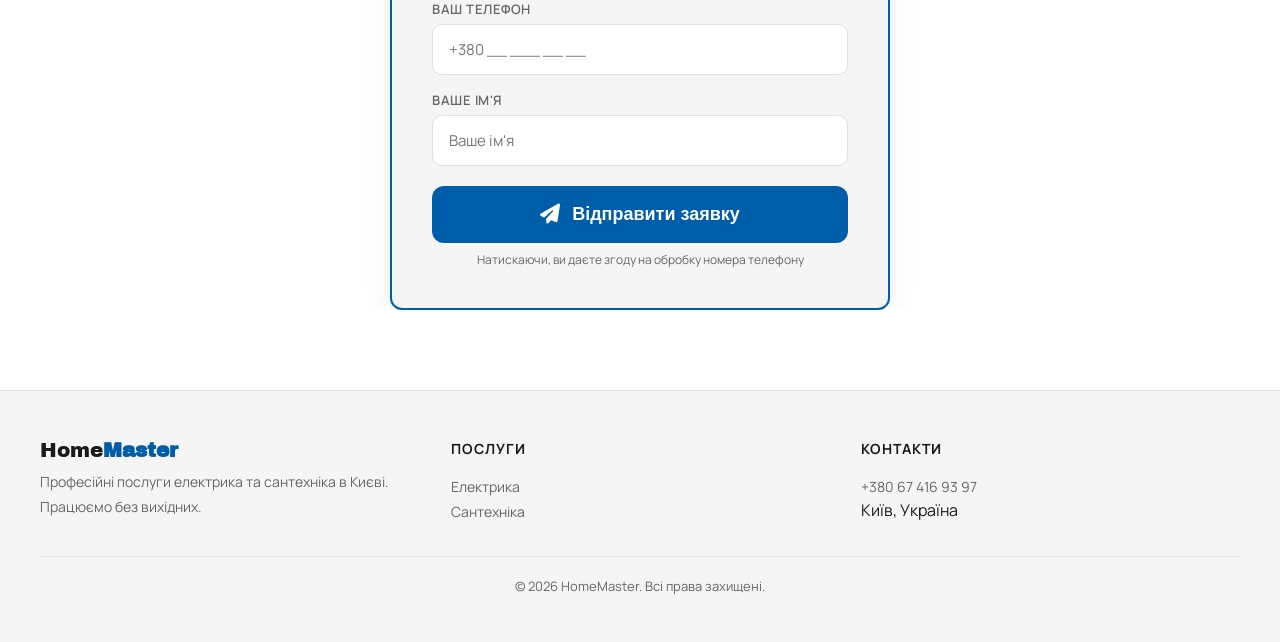
==== commit 72db90e5: "replaced float calc btn with sticky top bar under nav" ====
--- a/santehnika.html
+++ b/santehnika.html
@@ -52,6 +52,15 @@
     </a>
   </div>
 </nav>
+<!-- STICKY CALC BAR -->
+<div class="sticky-calc-bar">
+  <a href="#calc-section-head">
+    <span class="sticky-calc-icon">🧮</span>
+    <span>Прорахунок вартості — заповніть форму нижче</span>
+    <span class="sticky-calc-arrow"><i class="fas fa-chevron-down"></i></span>
+  </a>
+</div>
+
 
 <!-- HERO -->
 <section class="hero">
@@ -374,7 +383,7 @@
   <div class="container">
     <div class="section-head" style="text-align:center">
       <div class="section-num">⚡ ПРОРАХУНОК</div>
-      <h2 class="section-title" style="font-size:clamp(28px,4vw,42px)">Скільки коштує<br><span class="accent">сантехніка?</span></h2>
+      <h2 class="section-title" id="calc-section-head" style="font-size:clamp(28px,4vw,42px)">Скільки коштує<br><span class="accent">сантехніка?</span></h2>
       <p class="section-desc" style="margin:0 auto">Заповніть 3 поля — натисніть «Прорахувати» — і наш майстер одразу зателефонує.</p>
     </div>
     <div class="calc-section">
@@ -528,5 +537,5 @@
   </a>
 </div>
 
-</body>
+  </body>
 </html>
--- a/global.css
+++ b/global.css
@@ -237,3 +237,13 @@
 .calc-submit:hover{background:var(--accent-dark);transform:translateY(-2px);box-shadow:0 8px 24px rgba(0,93,169,.25)}
 .calc-submit i{font-size:20px}
 .calc-submit:disabled{opacity:.7;cursor:not-allowed;transform:none!important}
+
+
+
+/* ── STICKY CALC BAR (тонка смужка під nav) ─────────────────── */
+.sticky-calc-bar{background:var(--accent);overflow:hidden}
+.sticky-calc-bar a{display:flex;align-items:center;justify-content:center;gap:8px;padding:8px 16px;color:#fff;text-decoration:none;font-size:13px;font-weight:600;transition:all .2s}
+.sticky-calc-bar a:hover{background:var(--accent-dark)}
+.sticky-calc-bar .sticky-calc-icon{font-size:16px}
+.sticky-calc-bar .sticky-calc-arrow{font-size:10px;animation:bounceDown 1.5s infinite}
+@keyframes bounceDown{0%,100%{transform:translateY(0)}50%{transform:translateY(3px)}}
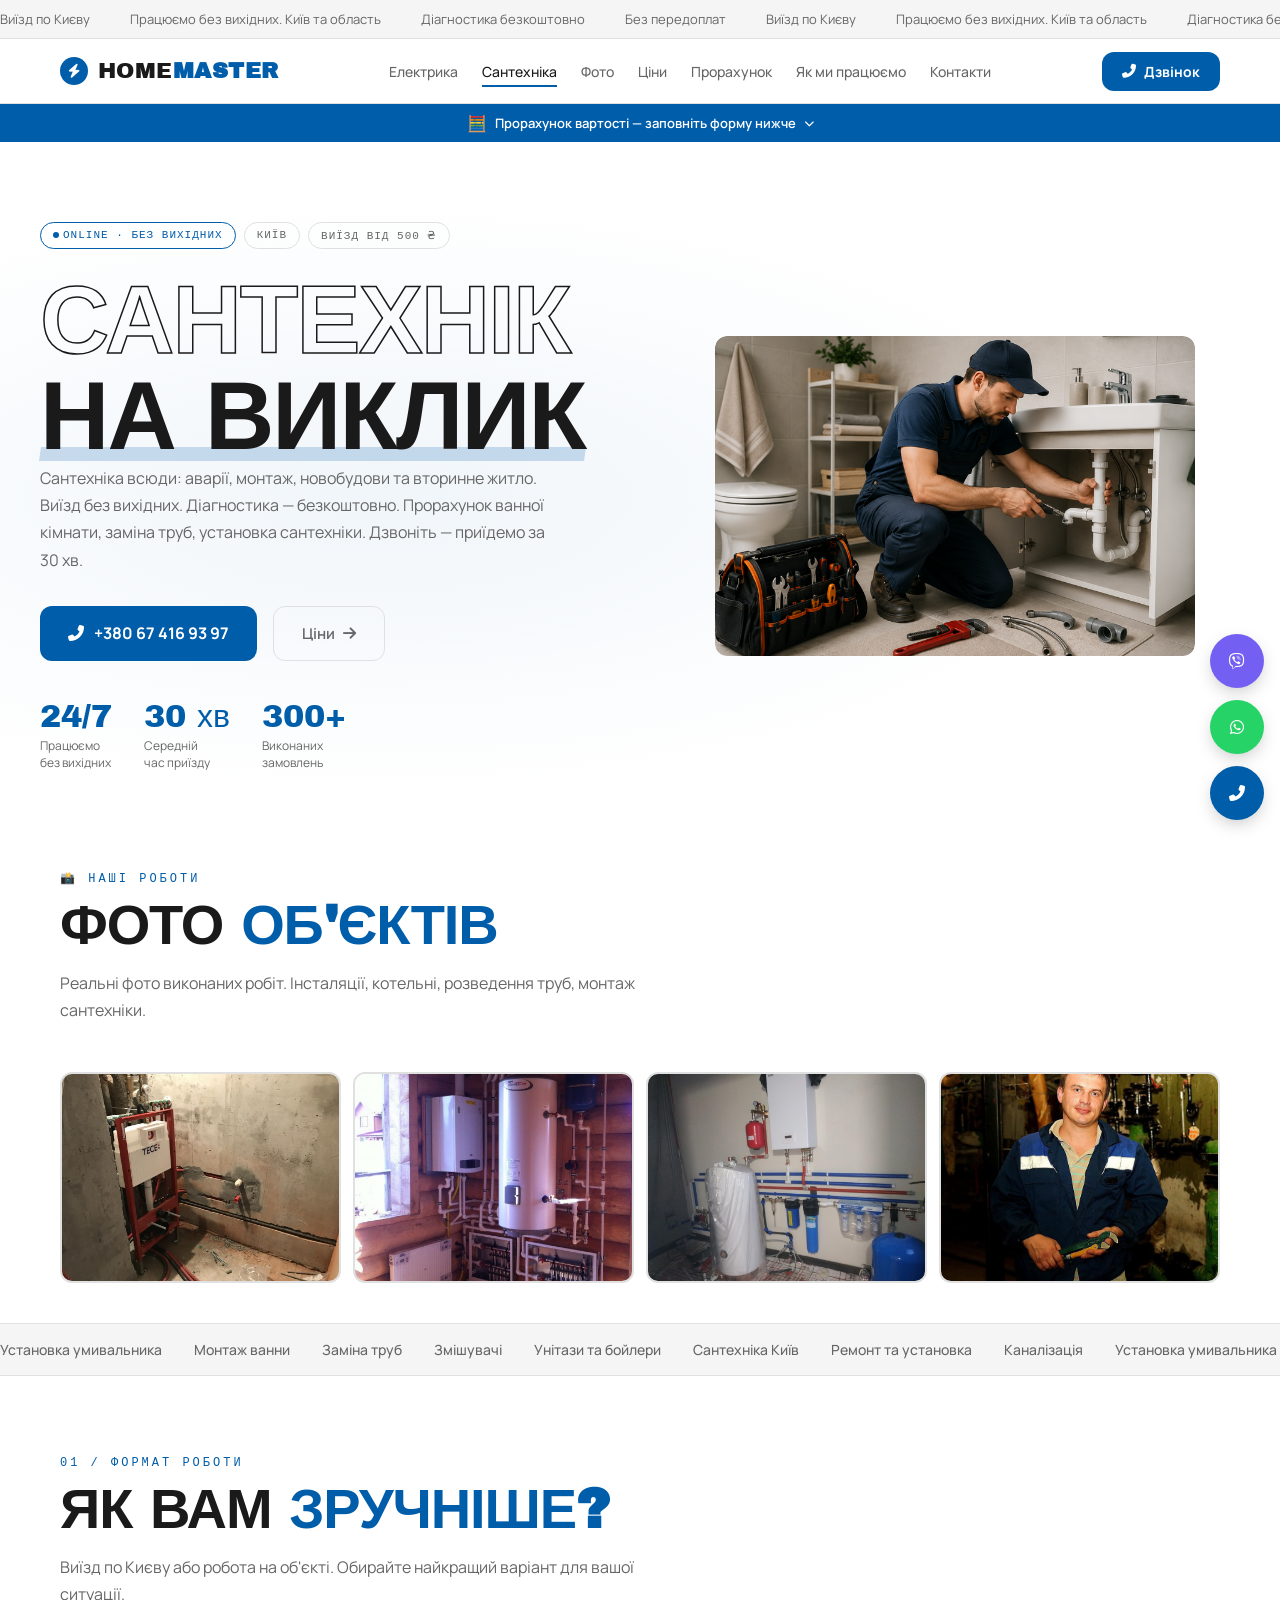
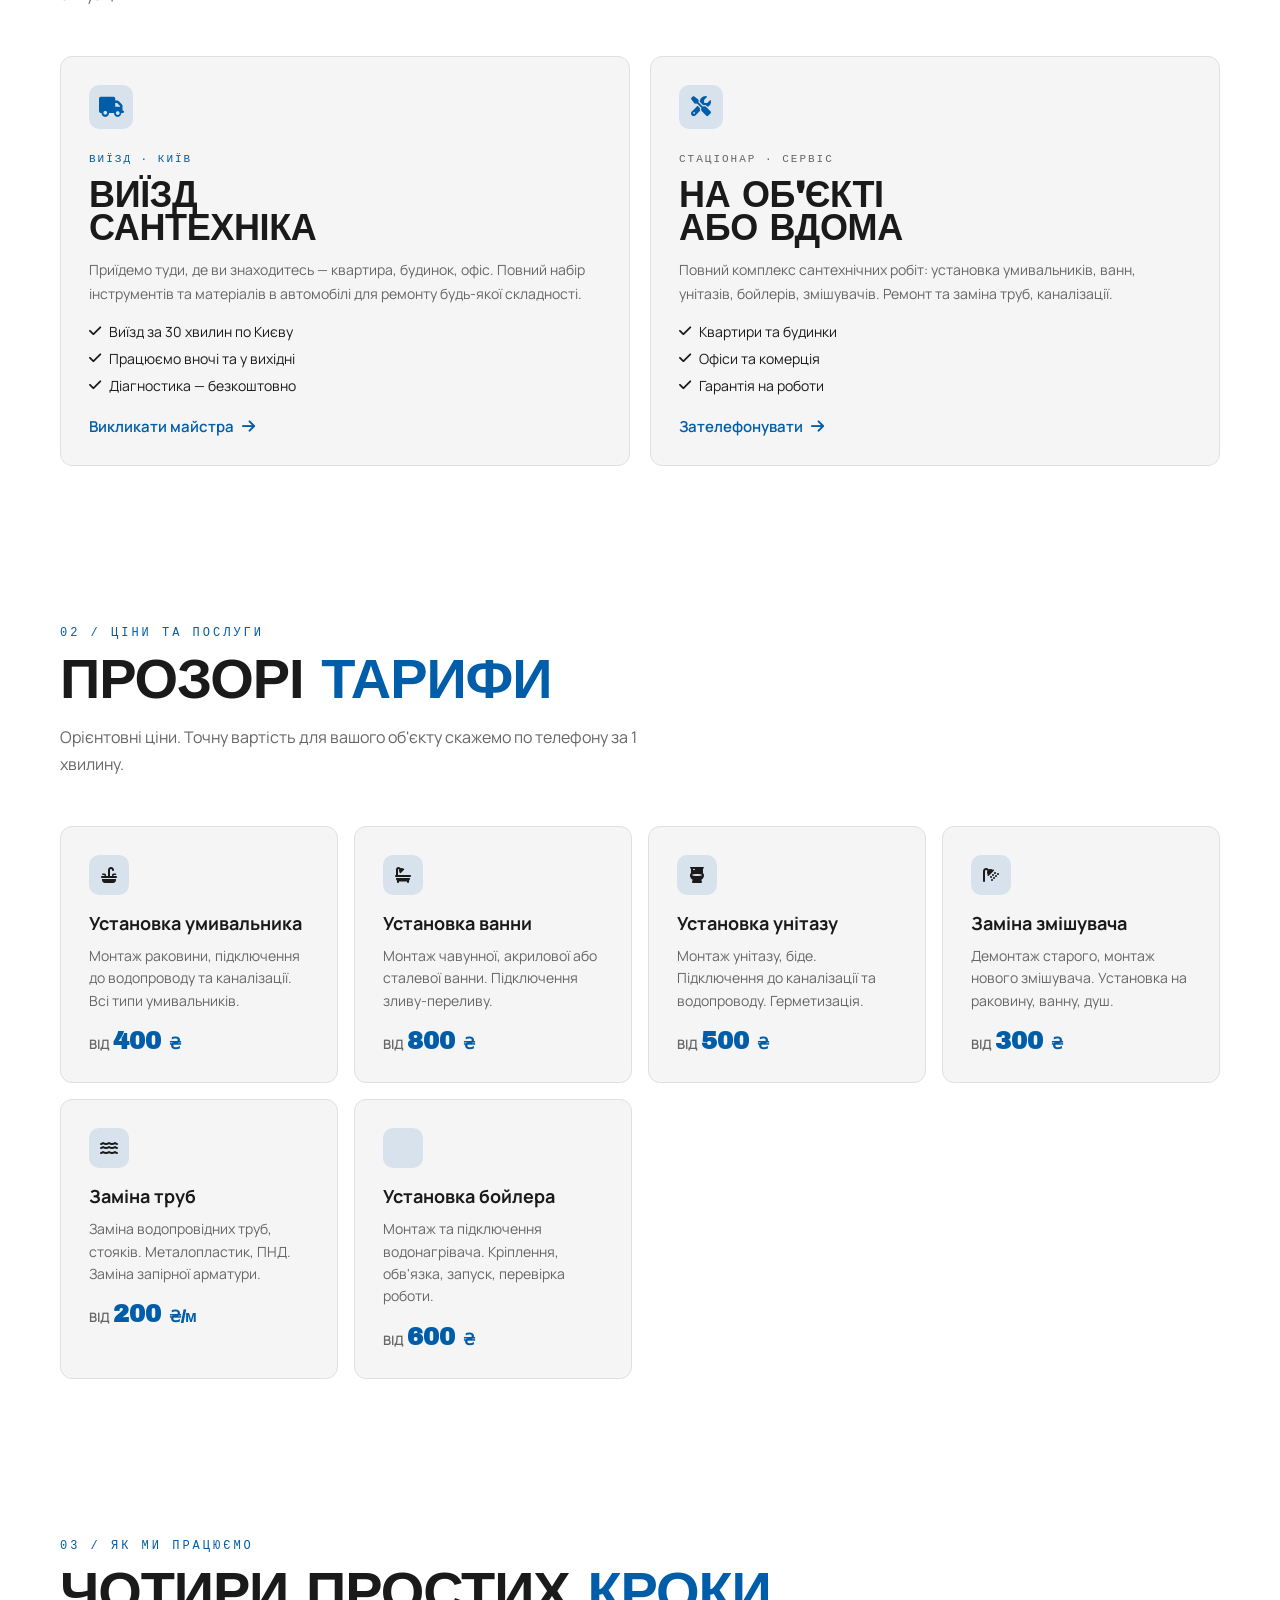
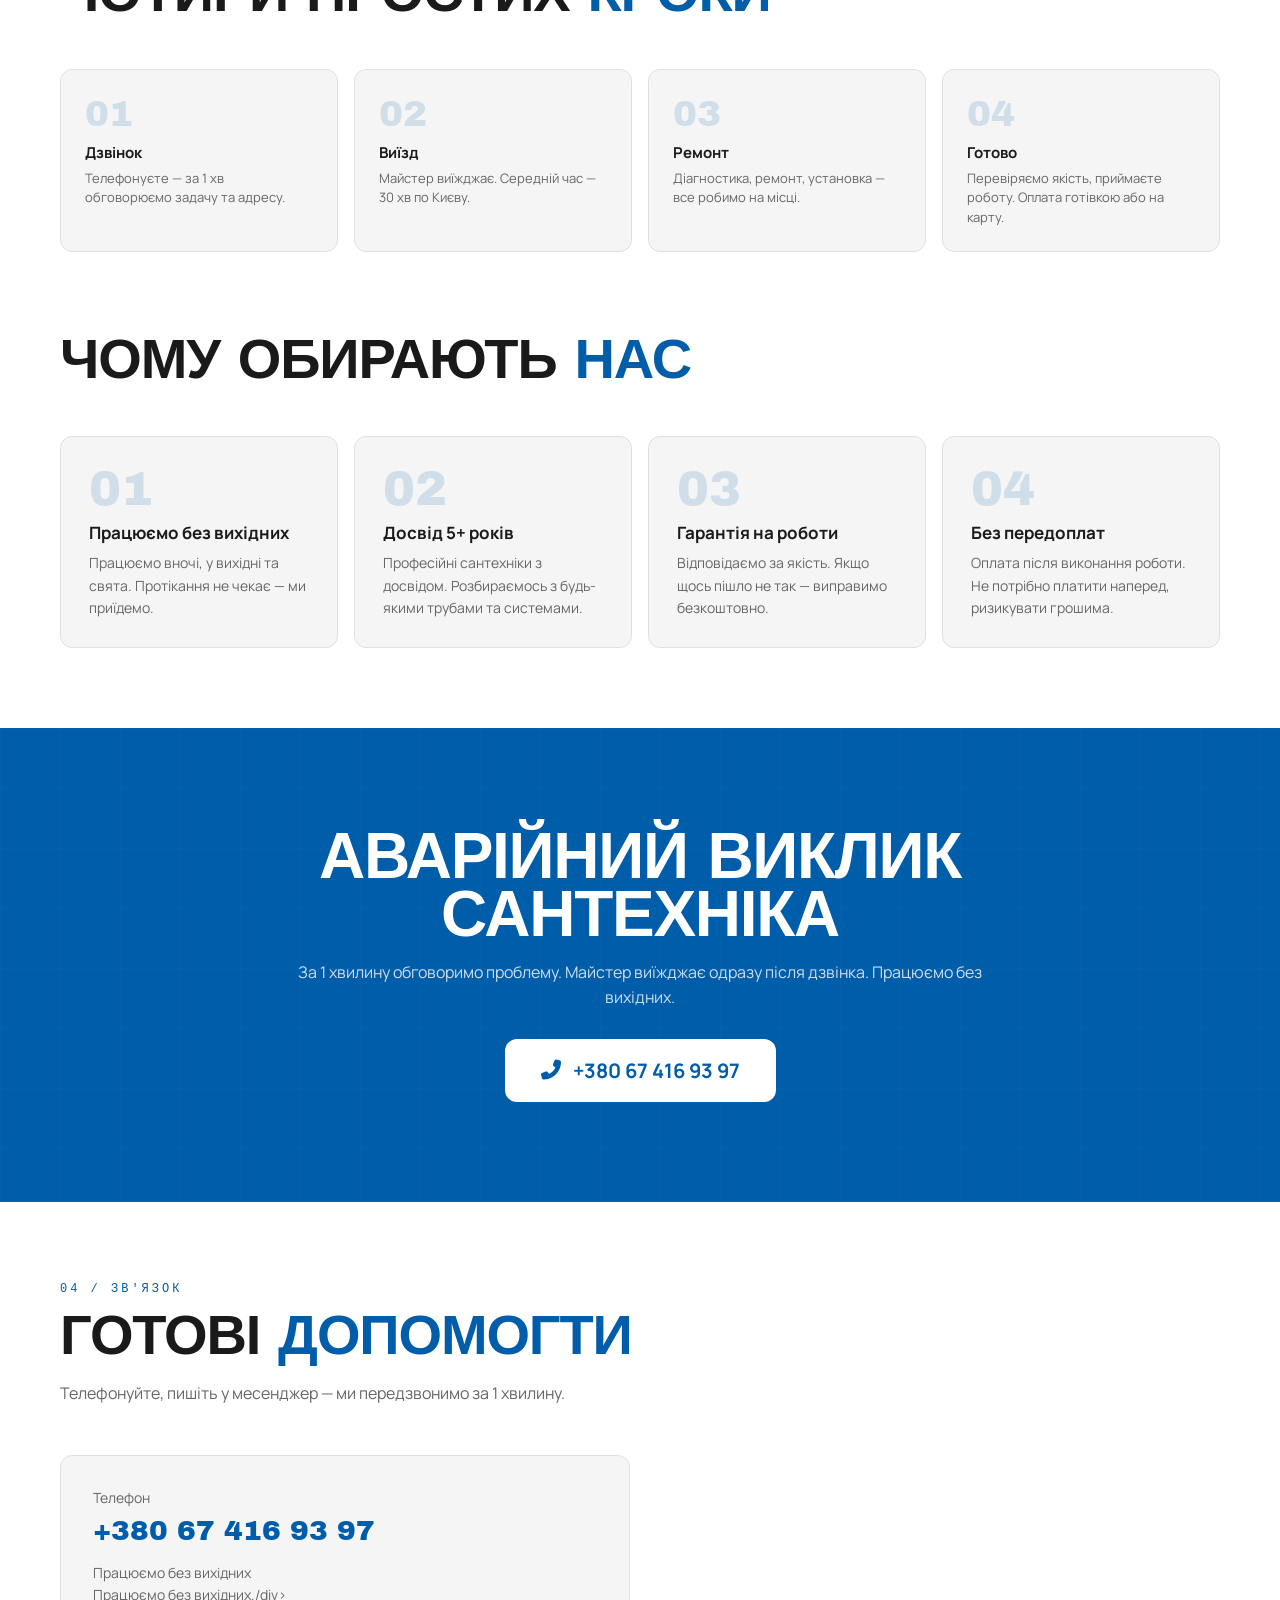
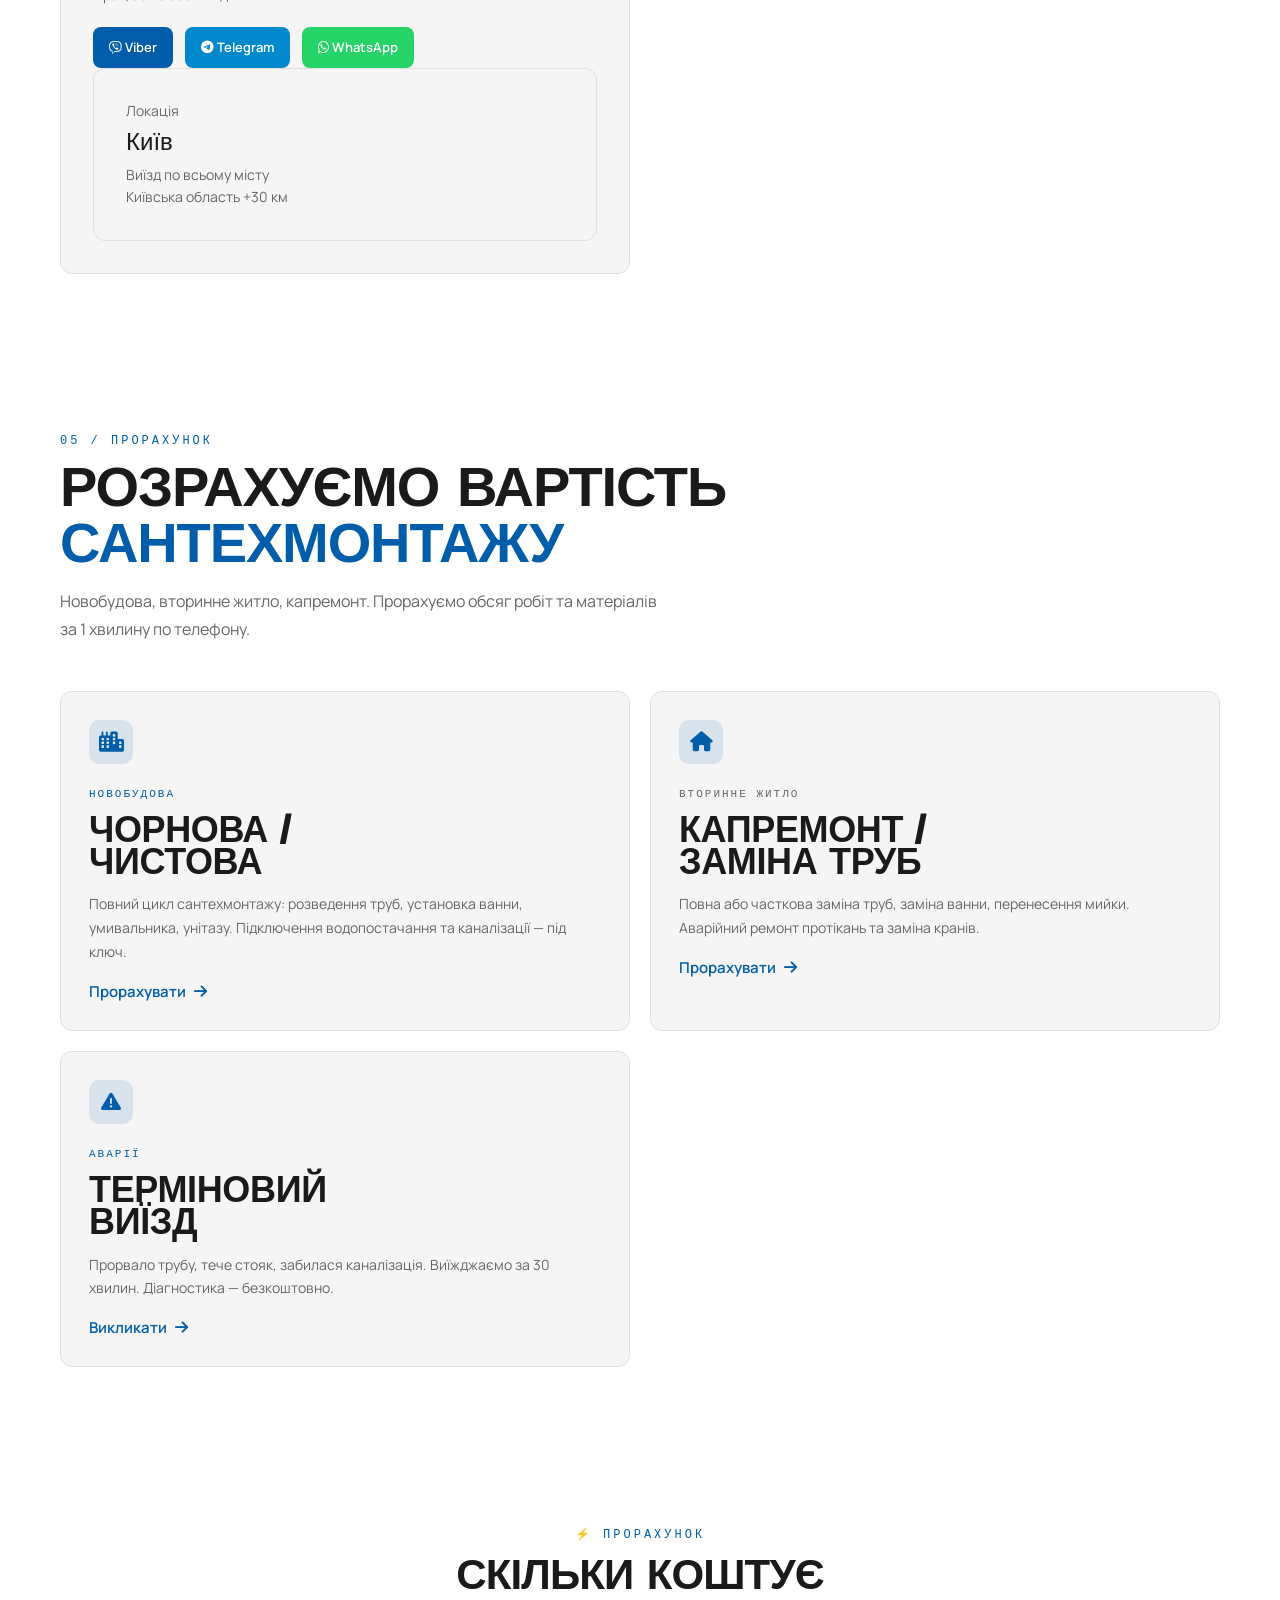
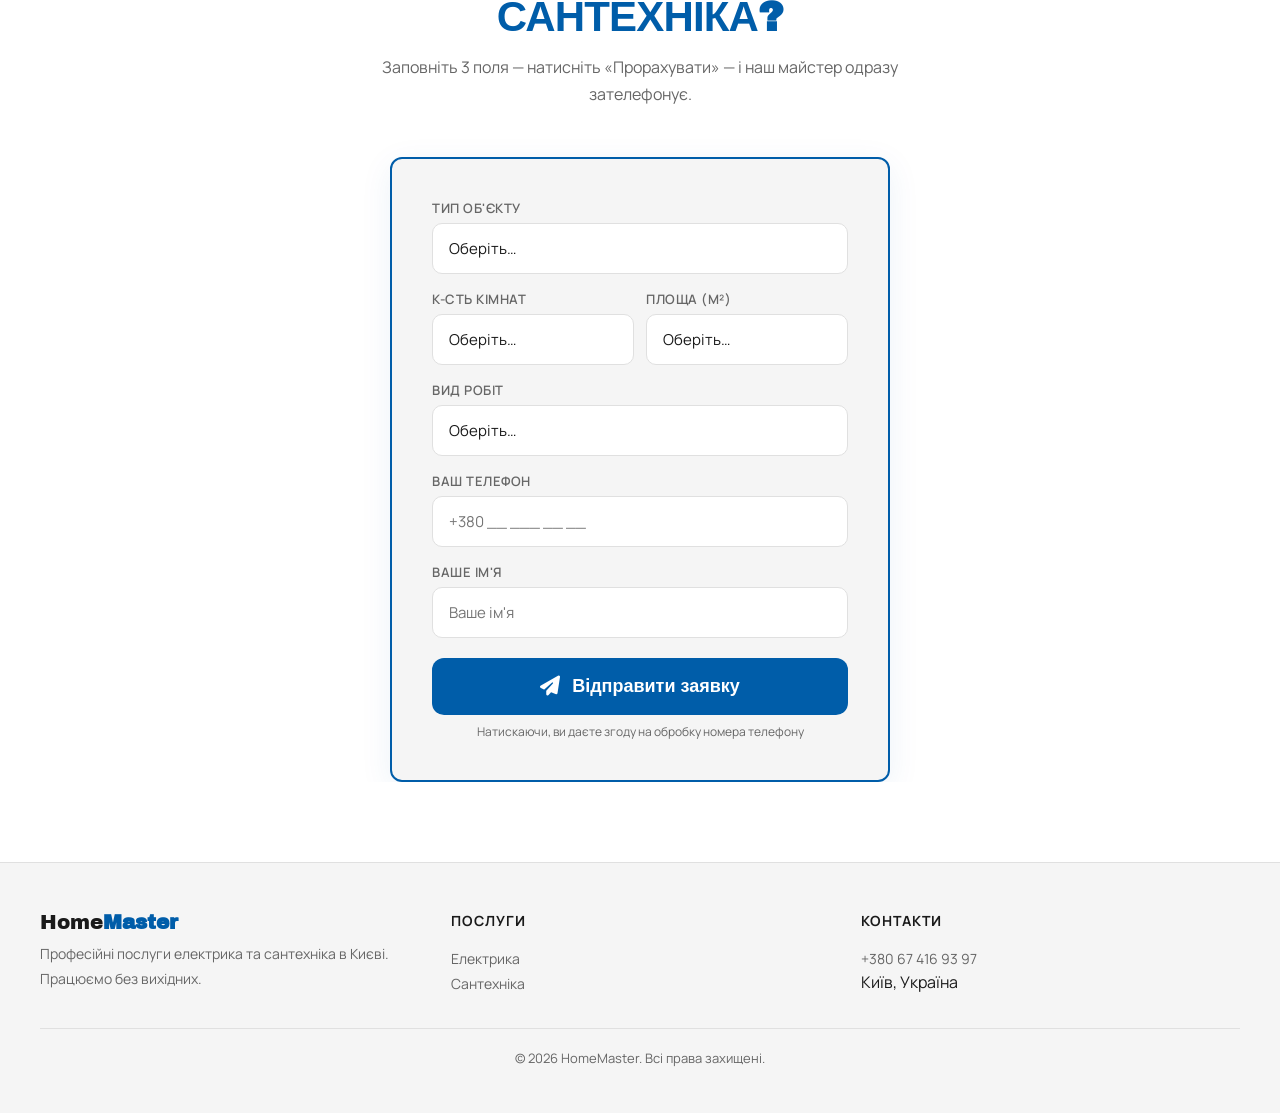
==== commit 1e370706: "santehnika: photo gallery (4 photos) + nav link" ====
--- a/santehnika.html
+++ b/santehnika.html
@@ -42,6 +42,7 @@
     <ul class="nav-links">
       <li><a href="index.html">Електрика</a></li>
       <li><a href="santehnika.html" class="active">Сантехніка</a></li>
+      <li><a href="santehnika.html#gallery">Фото</a></li>
       <li><a href="santehnika.html#prices">Ціни</a></li>
       <li><a href="santehnika.html#estimate">Прорахунок</a></li>
       <li><a href="santehnika.html#process">Як ми працюємо</a></li>
@@ -103,6 +104,31 @@
     <div class="hero-visual">
       <div class="hero-photo-wrap">
         <img src="images/santehnik-hero.png" alt="Сантехнік у Києві — HomeMaster" class="hero-photo">
+      </div>
+    </div>
+  </div>
+</section>
+
+<!-- GALLERY -->
+<section class="section" id="gallery" style="padding-top:20px;padding-bottom:40px">
+  <div class="container">
+    <div class="section-head">
+      <div class="section-num">📸 НАШІ РОБОТИ</div>
+      <h2 class="section-title">Фото <span class="accent">об'єктів</span></h2>
+      <p class="section-desc">Реальні фото виконаних робіт. Інсталяції, котельні, розведення труб, монтаж сантехніки.</p>
+    </div>
+    <div class="gallery-grid">
+      <div class="gallery-item">
+        <img src="images/santehnika/01.jpg" alt="Монтаж інсталяції TECE в санвузлі" loading="lazy">
+      </div>
+      <div class="gallery-item">
+        <img src="images/santehnika/02.jpg" alt="Котельня в дерев'яному будинку" loading="lazy">
+      </div>
+      <div class="gallery-item">
+        <img src="images/santehnika/03.jpg" alt="Система водопідготовки та опалення" loading="lazy">
+      </div>
+      <div class="gallery-item">
+        <img src="images/santehnika/04.jpg" alt="Майстер-сантехнік HomeMaster" loading="lazy">
       </div>
     </div>
   </div>
--- a/global.css
+++ b/global.css
@@ -247,3 +247,10 @@
 .sticky-calc-bar .sticky-calc-icon{font-size:16px}
 .sticky-calc-bar .sticky-calc-arrow{font-size:10px;animation:bounceDown 1.5s infinite}
 @keyframes bounceDown{0%,100%{transform:translateY(0)}50%{transform:translateY(3px)}}
+
+/* ── GALLERY ──────────────────────────────────────────────────── */
+.gallery-grid{display:grid;grid-template-columns:repeat(2,1fr);gap:12px;margin-top:24px}
+.gallery-item{position:relative;border-radius:var(--radius);overflow:hidden;aspect-ratio:4/3;cursor:pointer;border:2px solid var(--line);transition:all .3s}
+.gallery-item:hover{border-color:var(--accent);transform:translateY(-2px);box-shadow:0 8px 24px rgba(0,93,169,.12)}
+.gallery-item img{width:100%;height:100%;object-fit:cover;display:block}
+@media(min-width:768px){.gallery-grid{grid-template-columns:repeat(4,1fr)}}
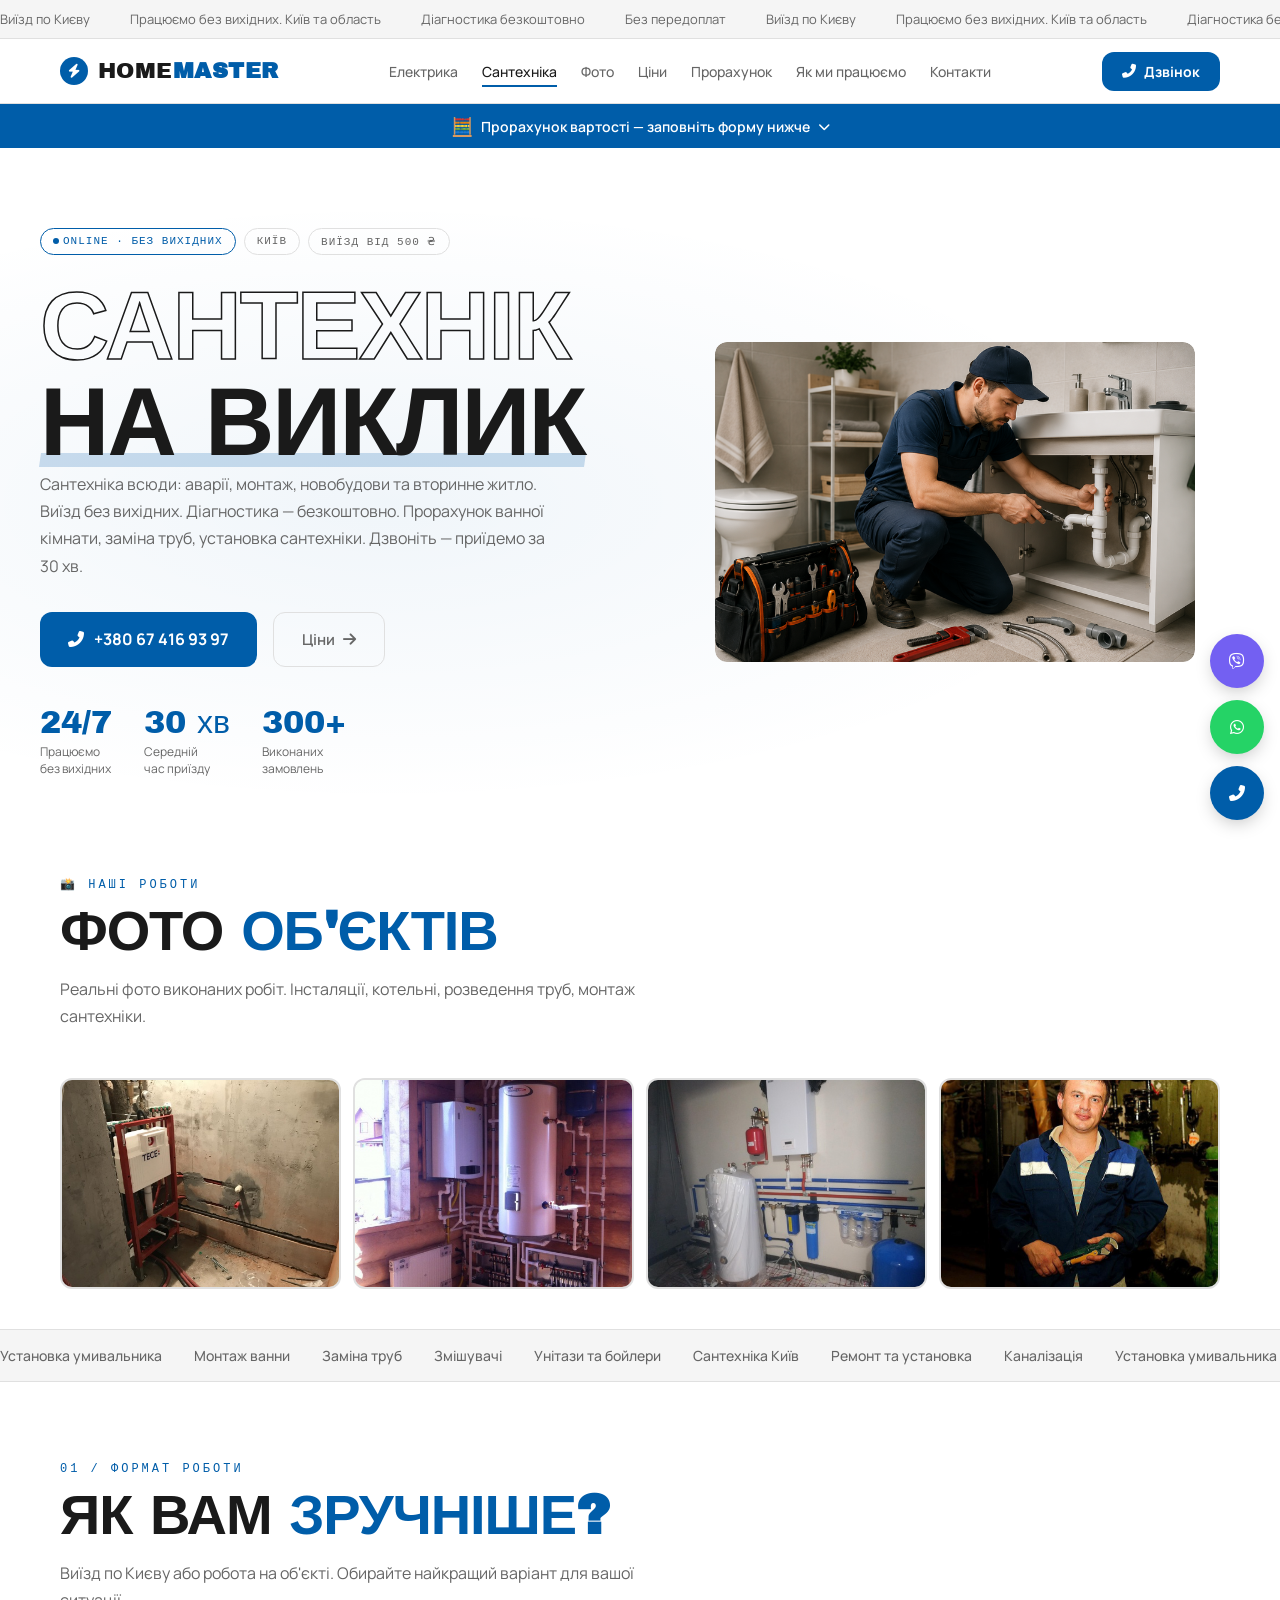
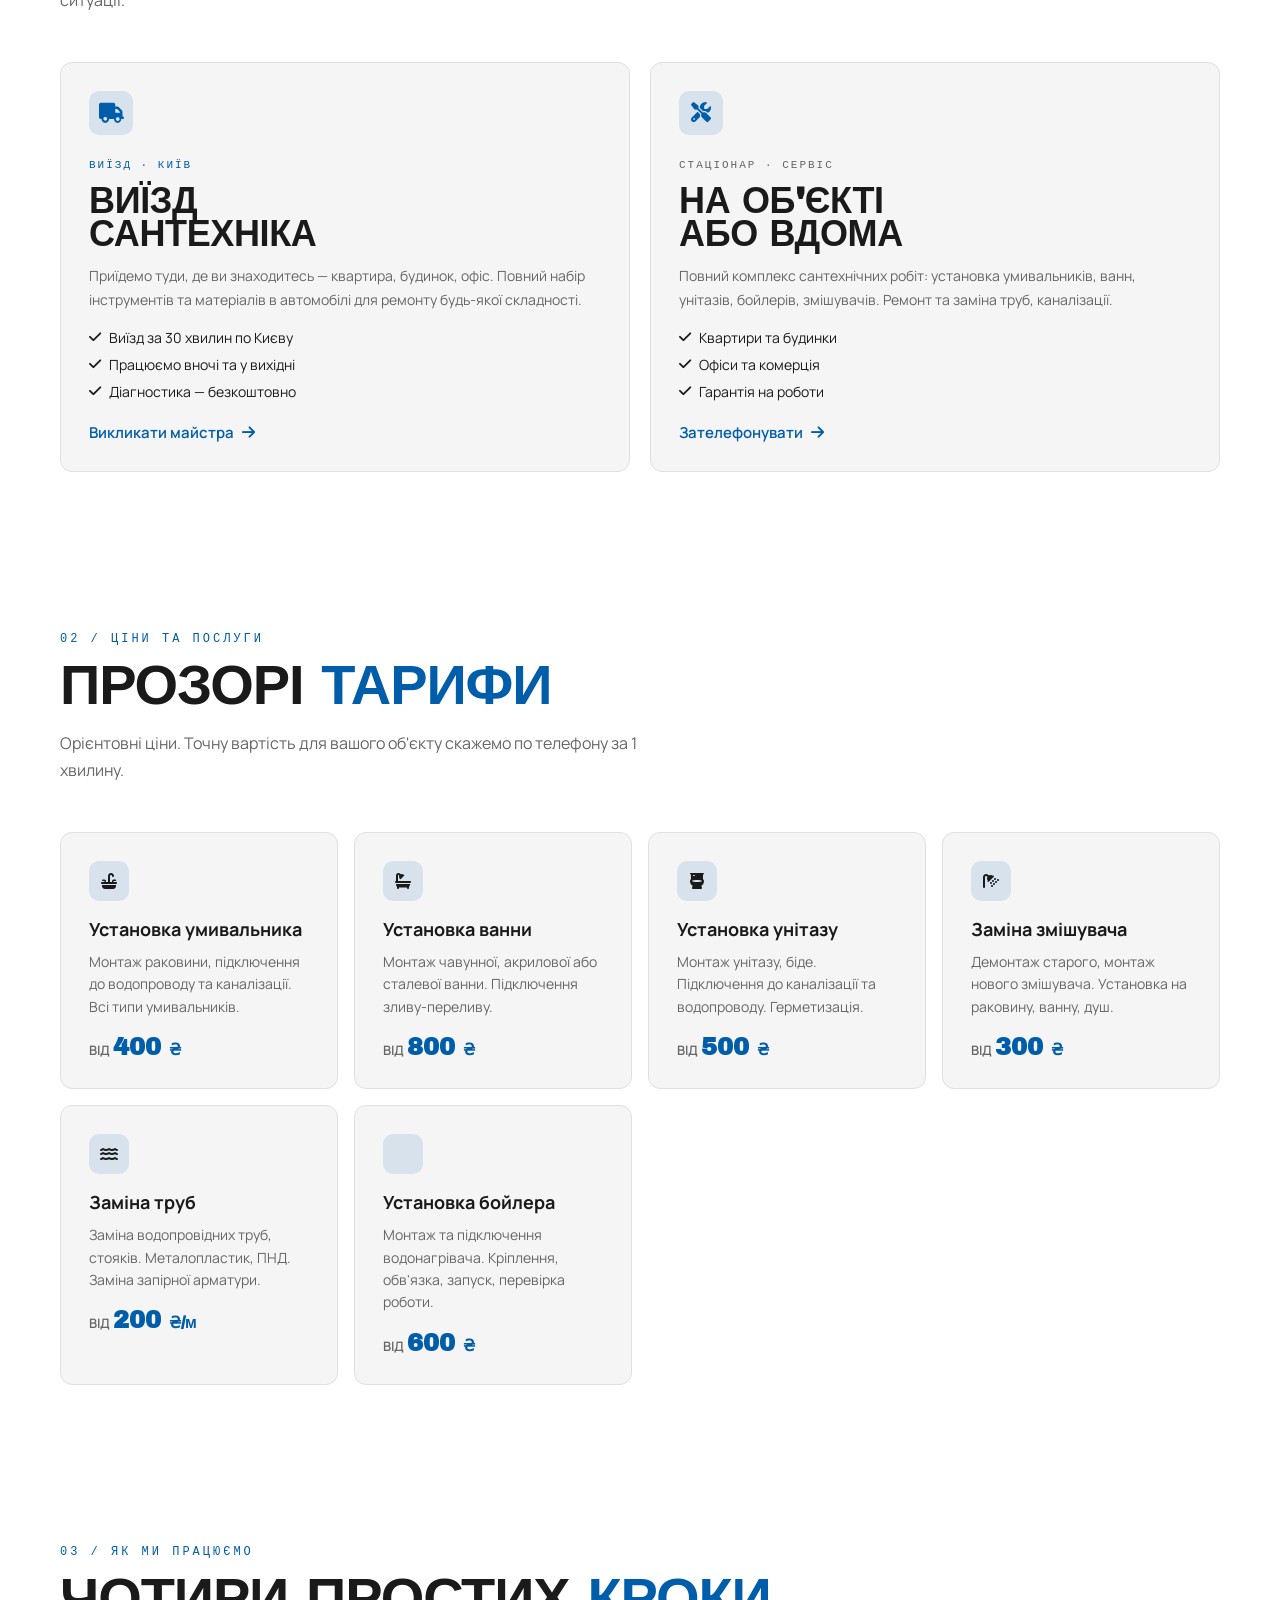
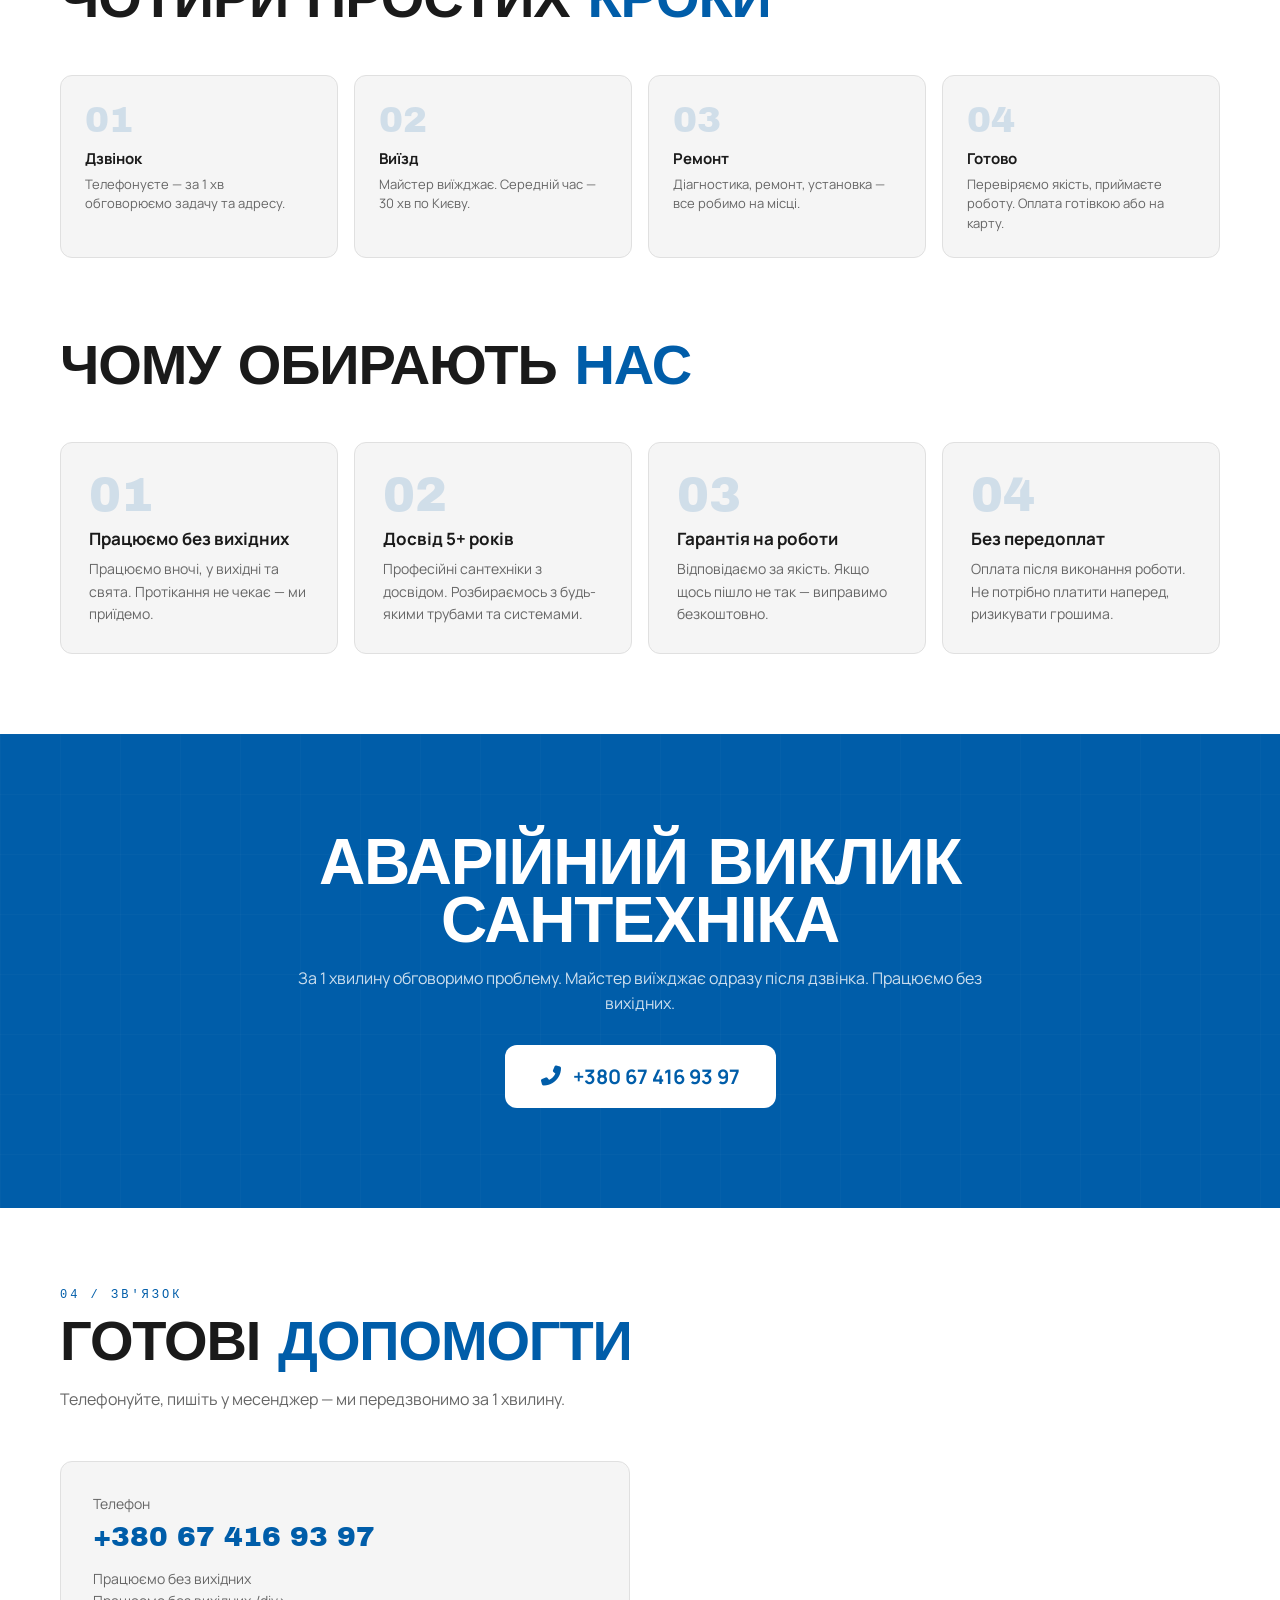
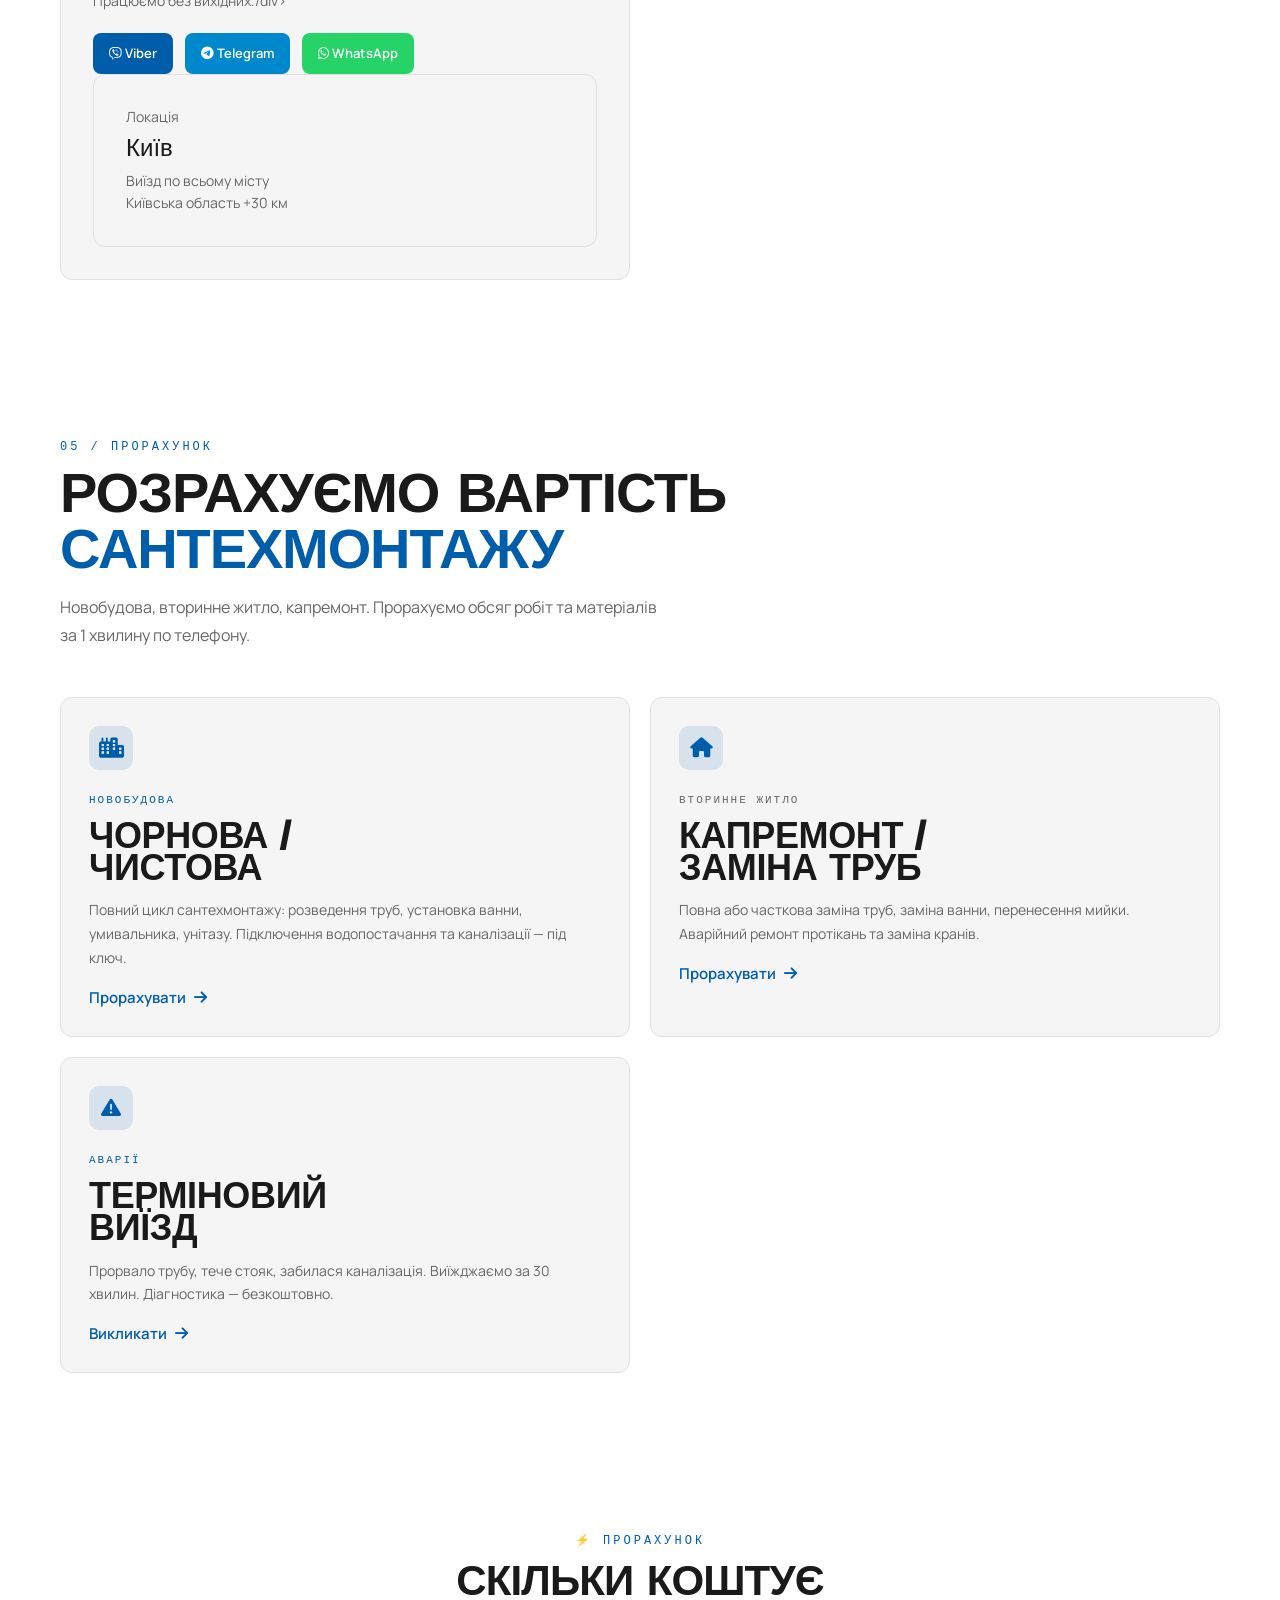
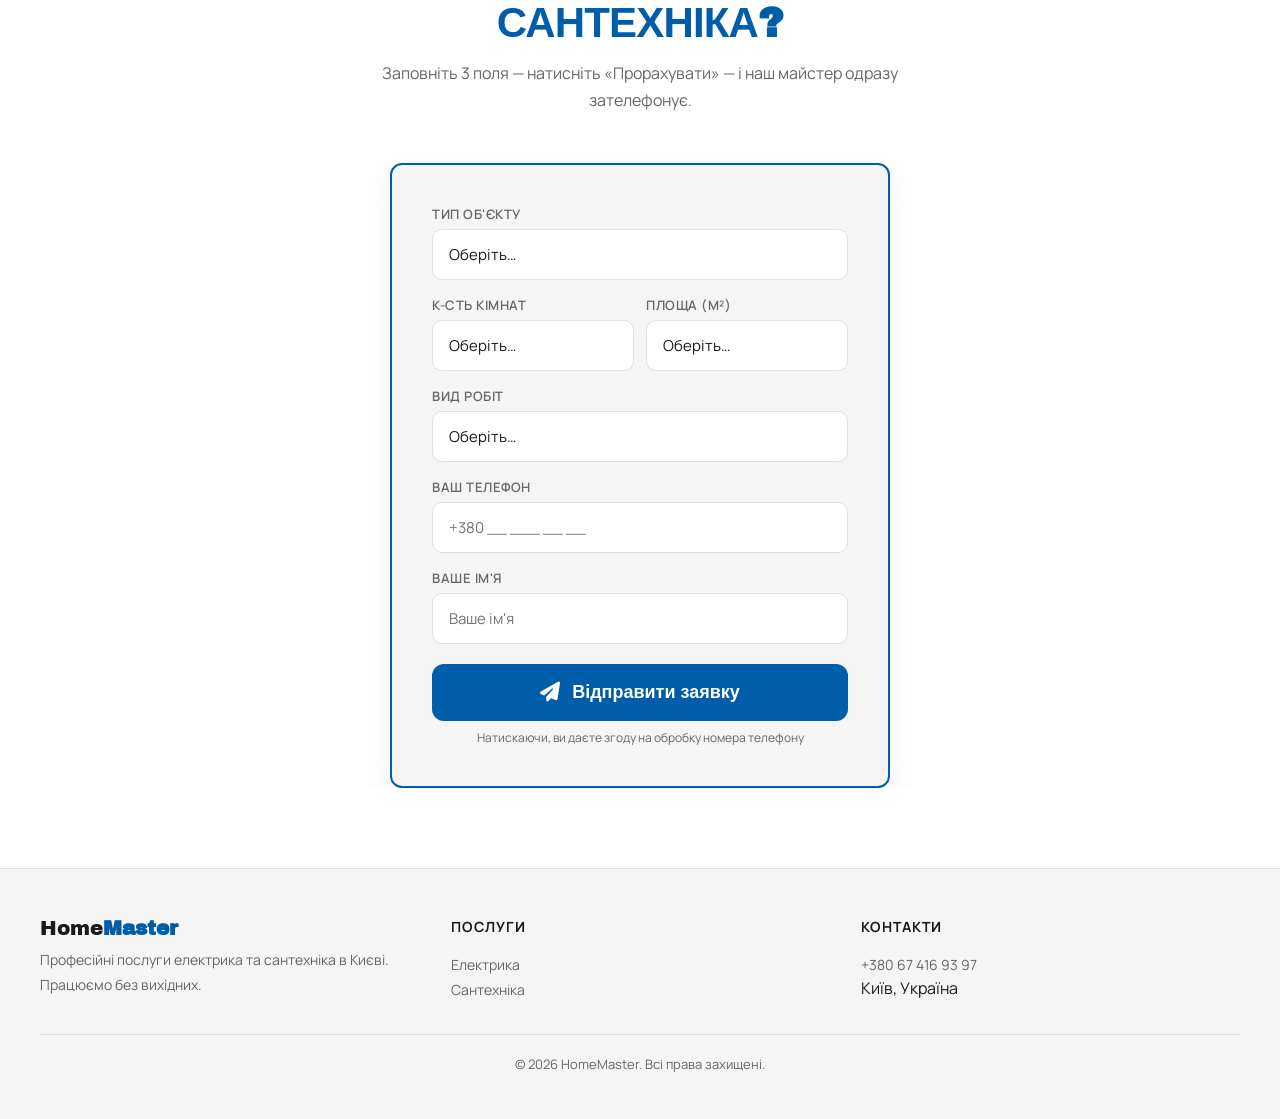
==== commit 14abf697: "sticky calc bar: sticky positioning + glow animations" ====
--- a/santehnika.html
+++ b/santehnika.html
@@ -10,7 +10,7 @@
   <link rel="preconnect" href="https://fonts.gstatic.com" crossorigin>
   <link href="https://fonts.googleapis.com/css2?family=Archivo+Black&family=Manrope:wght@300;400;500;600;700;800&display=swap" rel="stylesheet">
   <link rel="stylesheet" href="https://cdnjs.cloudflare.com/ajax/libs/font-awesome/6.5.0/css/all.min.css">
-  <link rel="stylesheet" href="global.css">
+  <link rel="stylesheet" href="global.css?v=3">
   <!-- Schema.org -->
   <script type="application/ld+json">
   {"@context":"https://schema.org","@type":"Plumber","name":"HomeMaster — Сантехнік Київ","telephone":"+380674169397","url":"https://alexmoldova.github.io/homester","areaServed":"Київ","openingHours":"Mo-Su 00:00-23:59","priceRange":"₴"}
--- a/global.css
+++ b/global.css
@@ -223,7 +223,8 @@
 @media(min-width:769px){.mobile-call-bar{display:none}}
 
 /* ── КАЛЬКУЛЯТОР ПРОРАХУНКУ ────────────────────────────────── */
-.calc-section{background:var(--bg2);border-radius:var(--radius);padding:40px;max-width:500px;margin:0 auto;border:2px solid var(--accent);box-shadow:0 8px 32px rgba(0,93,169,.08)}
+.calc-section{background:var(--bg2);border-radius:var(--radius);padding:40px;max-width:500px;margin:0 auto;border:2px solid var(--accent);box-shadow:0 8px 32px rgba(0,93,169,.08);animation:calcBorderGlow 3s ease-in-out infinite}
+@keyframes calcBorderGlow{0%,100%{border-color:var(--accent);box-shadow:0 8px 32px rgba(0,93,169,.08)}50%{border-color:#4da3ff;box-shadow:0 8px 48px rgba(0,93,169,.2)}}
 .calc-title{font-family:var(--font-d);font-size:22px;text-align:center;margin-bottom:24px}
 .calc-field{margin-bottom:16px}
 .calc-field label{display:block;font-size:13px;font-weight:600;color:var(--text2);margin-bottom:6px;text-transform:uppercase;letter-spacing:.5px}
@@ -241,12 +242,13 @@
 
 
 /* ── STICKY CALC BAR (тонка смужка під nav) ─────────────────── */
-.sticky-calc-bar{background:var(--accent);overflow:hidden}
-.sticky-calc-bar a{display:flex;align-items:center;justify-content:center;gap:8px;padding:8px 16px;color:#fff;text-decoration:none;font-size:13px;font-weight:600;transition:all .2s}
-.sticky-calc-bar a:hover{background:var(--accent-dark)}
-.sticky-calc-bar .sticky-calc-icon{font-size:16px}
-.sticky-calc-bar .sticky-calc-arrow{font-size:10px;animation:bounceDown 1.5s infinite}
-@keyframes bounceDown{0%,100%{transform:translateY(0)}50%{transform:translateY(3px)}}
+.sticky-calc-bar{background:var(--accent);overflow:hidden;position:sticky;top:64px;z-index:99}
+.sticky-calc-bar a{display:flex;align-items:center;justify-content:center;gap:8px;padding:10px 16px;color:#fff;text-decoration:none;font-size:14px;font-weight:600;transition:all .2s;animation:calcGlow 2s infinite}
+.sticky-calc-bar a:hover{background:var(--accent-dark);animation:none}
+.sticky-calc-bar .sticky-calc-icon{font-size:18px;animation:pulse 1.5s infinite}
+.sticky-calc-bar .sticky-calc-arrow{font-size:12px;animation:bounceDown 1.5s infinite}
+@keyframes bounceDown{0%,100%{transform:translateY(0)}50%{transform:translateY(4px)}}
+@keyframes calcGlow{0%,100%{box-shadow:inset 0 0 0 rgba(255,255,255,0)}50%{box-shadow:inset 0 0 30px rgba(255,255,255,.15)}}
 
 /* ── GALLERY ──────────────────────────────────────────────────── */
 .gallery-grid{display:grid;grid-template-columns:repeat(2,1fr);gap:12px;margin-top:24px}
